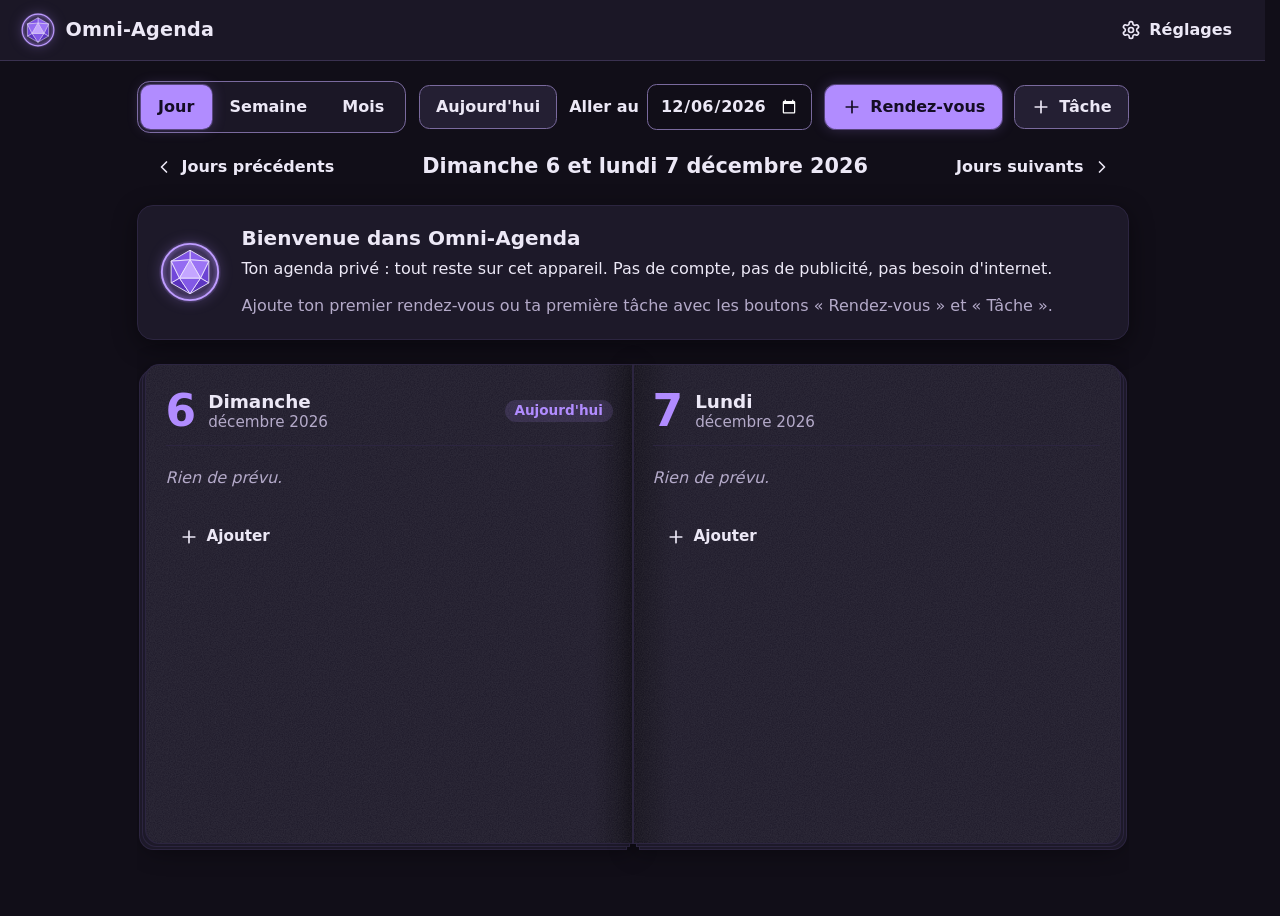
==== index.html @ dd96e057 "Étape 4 : descriptions enrichies et choix de la police - Éditeur de description : gras, souligné, su" ====
<!doctype html>
<html lang="fr" data-theme="omni">
<head>
  <meta charset="utf-8">
  <meta name="viewport" content="width=device-width, initial-scale=1, viewport-fit=cover">
  <!--
    Règle de sécurité (« Content Security Policy ») :
    la page n'a le droit de charger QUE ses propres fichiers.
    Aucun script extérieur, aucune police ou image venant d'internet.
  -->
  <meta http-equiv="Content-Security-Policy"
        content="default-src 'self'; script-src 'self'; style-src 'self'; img-src 'self' data:; font-src 'self'; connect-src 'self'; object-src 'none'; base-uri 'none'; form-action 'none'; frame-src 'none'">
  <meta name="description" content="Omni-Agenda : ton agenda privé, hors ligne, sans compte et sans publicité.">
  <meta name="theme-color" content="#1b1726">
  <title>Omni-Agenda</title>
  <link rel="icon" href="assets/icons/logo.svg" type="image/svg+xml">

  <link rel="stylesheet" href="css/themes.css">
  <link rel="stylesheet" href="css/fonts.css">
  <link rel="stylesheet" href="css/base.css">
  <link rel="stylesheet" href="css/components.css">
  <link rel="stylesheet" href="css/forms.css">
  <link rel="stylesheet" href="css/entries.css">
  <link rel="stylesheet" href="css/agenda.css">
  <link rel="stylesheet" href="css/paper.css">

  <!-- Applique le thème mémorisé AVANT l'affichage (évite un flash de couleur). -->
  <script src="js/boot.js"></script>
  <!-- Le programme principal de l'application. -->
  <script type="module" src="js/app.js"></script>
</head>
<body>
  <!-- Lien caché, visible seulement au clavier : permet de sauter directement au contenu. -->
  <a class="skip-link" href="#contenu">Aller au contenu</a>

  <!-- ============ Barre du haut ============ -->
  <header class="app-header">
    <a class="brand" href="#/" aria-label="Omni-Agenda — retour à l'agenda">
      <img src="assets/icons/logo.svg" alt="" width="36" height="36">
      <span class="brand-name">Omni-Agenda</span>
    </a>
    <nav class="header-actions" aria-label="Menu principal">
      <a class="btn btn-ghost" href="#/reglages">
        <svg class="icon" viewBox="0 0 24 24" aria-hidden="true" focusable="false">
          <path d="M12.22 2h-.44a2 2 0 0 0-2 2v.18a2 2 0 0 1-1 1.73l-.43.25a2 2 0 0 1-2 0l-.15-.08a2 2 0 0 0-2.73.73l-.22.38a2 2 0 0 0 .73 2.73l.15.1a2 2 0 0 1 1 1.72v.51a2 2 0 0 1-1 1.74l-.15.09a2 2 0 0 0-.73 2.73l.22.38a2 2 0 0 0 2.73.73l.15-.08a2 2 0 0 1 2 0l.43.25a2 2 0 0 1 1 1.73V20a2 2 0 0 0 2 2h.44a2 2 0 0 0 2-2v-.18a2 2 0 0 1 1-1.73l.43-.25a2 2 0 0 1 2 0l.15.08a2 2 0 0 0 2.73-.73l.22-.39a2 2 0 0 0-.73-2.73l-.15-.08a2 2 0 0 1-1-1.74v-.5a2 2 0 0 1 1-1.74l.15-.09a2 2 0 0 0 .73-2.73l-.22-.38a2 2 0 0 0-2.73-.73l-.15.08a2 2 0 0 1-2 0l-.43-.25a2 2 0 0 1-1-1.73V4a2 2 0 0 0-2-2z"/>
          <circle cx="12" cy="12" r="3"/>
        </svg>
        <span>Réglages</span>
      </a>
    </nav>
  </header>

  <!-- Bandeau d'information (caché tant qu'il n'y a rien à dire). -->
  <div id="bandeau" class="banner" role="status" hidden></div>

  <main id="contenu" class="app-main" tabindex="-1">

    <!-- ============ Écran : agenda (accueil) ============ -->
    <section class="screen" data-screen="agenda" data-title="Omni-Agenda" aria-labelledby="titre-agenda">

      <!-- Choix de la vue, aujourd'hui / aller à une date, boutons d'ajout -->
      <div class="agenda-toolbar">
        <div class="view-switch" role="group" aria-label="Affichage">
          <button type="button" class="view-switch-btn" data-view="day" aria-pressed="true">Jour</button>
          <button type="button" class="view-switch-btn" data-view="week" aria-pressed="false">Semaine</button>
          <button type="button" class="view-switch-btn" data-view="month" aria-pressed="false">Mois</button>
        </div>
        <!-- Retour à aujourd'hui et saut à une date -->
        <div class="agenda-jump">
          <button type="button" class="btn" id="bouton-aujourdhui">Aujourd'hui</button>
          <label class="jump-date">
            <span>Aller au</span>
            <input type="date" id="aller-a-la-date" min="1900-01-01" max="2200-12-31">
          </label>
        </div>
        <div class="agenda-actions">
          <button type="button" class="btn btn-primary" id="bouton-nouveau-rdv">
            <svg class="icon" viewBox="0 0 24 24" aria-hidden="true" focusable="false"><path d="M12 5v14M5 12h14"/></svg>
            <span>Rendez-vous</span>
          </button>
          <button type="button" class="btn" id="bouton-nouvelle-tache">
            <svg class="icon" viewBox="0 0 24 24" aria-hidden="true" focusable="false"><path d="M12 5v14M5 12h14"/></svg>
            <span>Tâche</span>
          </button>
        </div>
      </div>

      <!-- Navigation : précédent, période affichée, suivant -->
      <div class="agenda-nav">
        <button type="button" class="btn btn-ghost nav-button" id="bouton-precedent">
          <svg class="icon" viewBox="0 0 24 24" aria-hidden="true" focusable="false"><path d="m15 18-6-6 6-6"/></svg>
          <span class="nav-label">Précédent</span>
        </button>
        <h1 id="titre-agenda" class="agenda-title" aria-live="polite">Omni-Agenda</h1>
        <button type="button" class="btn btn-ghost nav-button" id="bouton-suivant">
          <span class="nav-label">Suivant</span>
          <svg class="icon" viewBox="0 0 24 24" aria-hidden="true" focusable="false"><path d="m9 18 6-6-6-6"/></svg>
        </button>
      </div>

      <!-- Accueil, affiché quand l'agenda est vide. -->
      <div class="welcome welcome-compact" id="accueil-vide" hidden>
        <img class="welcome-logo" src="assets/icons/logo.svg" alt="" width="64" height="64">
        <div>
          <h2>Bienvenue dans Omni-Agenda</h2>
          <p>Ton agenda privé : tout reste sur cet appareil. Pas de compte, pas de publicité, pas besoin d'internet.</p>
          <p class="muted">Ajoute ton premier rendez-vous ou ta première tâche avec les boutons « Rendez-vous » et « Tâche ».</p>
        </div>
      </div>

      <!-- Le livre : une ou deux pages, dessinées par js/views/. -->
      <div class="book-wrap" id="livre-conteneur">
        <div class="book" id="livre"></div>
      </div>
    </section>

    <!-- ============ Écran : réglages ============ -->
    <section class="screen" data-screen="reglages" data-title="Réglages — Omni-Agenda" aria-labelledby="titre-reglages" hidden>
      <div class="screen-header">
        <a class="btn btn-ghost" href="#/">
          <svg class="icon" viewBox="0 0 24 24" aria-hidden="true" focusable="false"><path d="m15 18-6-6 6-6"/></svg>
          <span>Retour à l'agenda</span>
        </a>
        <h1 id="titre-reglages">Réglages</h1>
      </div>

      <div class="card">
        <h2>Apparence</h2>
        <fieldset>
          <legend>Thème</legend>
          <div class="choices" id="choix-theme"></div>
        </fieldset>
        <fieldset>
          <legend>Police d'écriture</legend>
          <p class="muted small">Toutes les polices sont incluses dans l'application : elles fonctionnent sans internet.</p>
          <div class="choices" id="choix-police"></div>
        </fieldset>
        <fieldset>
          <legend>Taille du texte</legend>
          <div class="choices choices-compact" id="choix-taille-texte"></div>
        </fieldset>
      </div>

      <div class="card">
        <h2>Informations</h2>
        <a class="btn" href="#/a-propos">À propos d'Omni-Agenda</a>
      </div>
    </section>

    <!-- ============ Écran : à propos ============ -->
    <section class="screen" data-screen="a-propos" data-title="À propos — Omni-Agenda" aria-labelledby="titre-a-propos" hidden>
      <div class="screen-header">
        <a class="btn btn-ghost" href="#/reglages">
          <svg class="icon" viewBox="0 0 24 24" aria-hidden="true" focusable="false"><path d="m15 18-6-6 6-6"/></svg>
          <span>Retour aux réglages</span>
        </a>
      </div>

      <div class="card about">
        <img class="about-logo" src="assets/icons/logo.svg" alt="" width="88" height="88">
        <h1 id="titre-a-propos">À propos d'Omni-Agenda</h1>
        <p class="muted">Version <span data-app-version></span></p>

        <p>Application réalisée par Ferrus Dantioch, avec la collaboration de Claude (IA développée par Anthropic).</p>

        <ul class="about-facts">
          <li>Application gratuite</li>
          <li>Sans publicité</li>
          <li>Sans collecte de données : tout reste sur ton appareil</li>
          <li>Fonctionne sans internet</li>
        </ul>

        <!-- Le seul lien vers internet. L'adresse vient de js/config.js. -->
        <a id="lien-portfolio" class="btn btn-primary" target="_blank" rel="noopener noreferrer">Découvrir mon portfolio</a>
        <p id="message-portfolio" class="notice" role="status" hidden>Connecte-toi à internet pour ouvrir le portfolio.</p>
        <p class="muted small">Ce bouton est le seul lien de l'application vers internet. Il s'ouvre uniquement si tu le touches.</p>
      </div>
    </section>
  </main>

  <!-- Fenêtre d'une entrée (fiche de détails ou formulaire), remplie par js/ui/entry-panel.js. -->
  <dialog id="fenetre-entree" class="panel" aria-labelledby="fenetre-entree-titre"></dialog>

  <!-- Petit message de confirmation (« Rendez-vous ajouté »), lu par les lecteurs d'écran. -->
  <div id="message-flottant" class="toast" role="status" aria-live="polite"></div>

  <noscript>
    <p class="notice">Omni-Agenda a besoin de JavaScript pour fonctionner. Active-le dans les réglages de ton navigateur.</p>
  </noscript>
</body>
</html>
---- css/themes.css ----
/* =============================================================
   themes.css — Les couleurs des trois thèmes
   -------------------------------------------------------------
   Chaque thème est une liste de « variables » de couleur
   (des noms comme --color-text). Le reste du design utilise
   ces noms : changer de thème = changer les valeurs ici.

   Tous les contrastes texte/fond respectent la norme WCAG AA
   (au moins 4,5 pour 1 pour le texte).
   ============================================================= */

/* ---------- Thème « Omni-système » (thème par défaut) ----------
   Fond sombre, accents violets lumineux, comme l'icône du dé. */
:root,
[data-theme="omni"] {
  color-scheme: dark;
  --color-bg: #110e18;            /* fond général */
  --color-surface: #1b1726;       /* barre du haut, cartes */
  --color-surface-2: #241f33;     /* boutons, champs */
  --color-paper: #1d1929;         /* les pages de l'agenda */
  --color-paper-edge: #2c2540;    /* bord des pages, reliure */
  --color-text: #ece8f6;          /* texte principal */
  --color-text-muted: #b4aac9;    /* texte secondaire */
  --color-border: #3a3150;        /* séparations discrètes */
  --color-border-strong: #7a6a9e; /* contours des boutons et champs */
  --color-accent: #b18cff;        /* violet lumineux */
  --color-on-accent: #140d24;     /* texte posé sur le violet */
  --color-accent-soft: rgba(177, 140, 255, 0.14);
  --color-focus: #d2bbff;         /* contour de l'élément actif au clavier */
  --color-danger: #ff8f9e;
  --glow: 0 0 0 1px rgba(177, 140, 255, 0.35), 0 0 14px rgba(177, 140, 255, 0.25);
  --logo-glow: drop-shadow(0 0 6px rgba(177, 140, 255, 0.5));
  --shadow: 0 6px 24px rgba(0, 0, 0, 0.45);
  /* Papier : texture discrète (grain clair) et ombre près de la reliure. */
  --paper-texture: url("data:image/svg+xml,%3Csvg xmlns='http://www.w3.org/2000/svg' width='180' height='180'%3E%3Cfilter id='n'%3E%3CfeTurbulence type='fractalNoise' baseFrequency='0.85' numOctaves='3' stitchTiles='stitch'/%3E%3CfeColorMatrix values='0 0 0 0 1 0 0 0 0 1 0 0 0 0 1 0 0 0 0.09 0'/%3E%3C/filter%3E%3Crect width='100%25' height='100%25' filter='url(%23n)'/%3E%3C/svg%3E");
  --page-fold: rgba(0, 0, 0, 0.35);
  /* Surlignages : fond doux + trait plus marqué (visible même sans distinguer les couleurs). */
  --hl-jaune: #5a4b1e;
  --hl-jaune-edge: #c9a43f;
  --hl-vert: #1f4d38;
  --hl-vert-edge: #56ad84;
  --hl-bleu: #20426a;
  --hl-bleu-edge: #6a9edb;
  --hl-rose: #5c2849;
  --hl-rose-edge: #cf7aab;
}

/* ---------- Thème « Sombre » ----------
   Gris foncés neutres, accent bleu doux. */
[data-theme="dark"] {
  color-scheme: dark;
  --color-bg: #17181b;
  --color-surface: #202226;
  --color-surface-2: #2a2d32;
  --color-paper: #25262b;
  --color-paper-edge: #303238;
  --color-text: #e6e4df;
  --color-text-muted: #aaa7a0;
  --color-border: #3b3e45;
  --color-border-strong: #767a83;
  --color-accent: #8cb4e0;
  --color-on-accent: #10161d;
  --color-accent-soft: rgba(140, 180, 224, 0.14);
  --color-focus: #b9d4f2;
  --color-danger: #f09a9a;
  --glow: none;
  --logo-glow: none;
  --shadow: 0 6px 24px rgba(0, 0, 0, 0.4);
  --paper-texture: url("data:image/svg+xml,%3Csvg xmlns='http://www.w3.org/2000/svg' width='180' height='180'%3E%3Cfilter id='n'%3E%3CfeTurbulence type='fractalNoise' baseFrequency='0.85' numOctaves='3' stitchTiles='stitch'/%3E%3CfeColorMatrix values='0 0 0 0 1 0 0 0 0 1 0 0 0 0 1 0 0 0 0.09 0'/%3E%3C/filter%3E%3Crect width='100%25' height='100%25' filter='url(%23n)'/%3E%3C/svg%3E");
  --page-fold: rgba(0, 0, 0, 0.3);
  --hl-jaune: #5a4b1e;
  --hl-jaune-edge: #c9a43f;
  --hl-vert: #1f4d38;
  --hl-vert-edge: #56ad84;
  --hl-bleu: #20426a;
  --hl-bleu-edge: #6a9edb;
  --hl-rose: #5c2849;
  --hl-rose-edge: #cf7aab;
}

/* ---------- Thème « Clair » ----------
   Tons crème et beige plutôt que blanc pur, pour ne pas éblouir. */
[data-theme="light"] {
  color-scheme: light;
  --color-bg: #e4dfd5;
  --color-surface: #efebe3;
  --color-surface-2: #e7e2d8;
  --color-paper: #f6f2e9;
  --color-paper-edge: #ddd5c6;
  --color-text: #2a2621;
  --color-text-muted: #5a5349;
  --color-border: #c9c0b0;
  --color-border-strong: #7d725f;
  --color-accent: #355f80;
  --color-on-accent: #ffffff;
  --color-accent-soft: rgba(53, 95, 128, 0.12);
  --color-focus: #2f5878;
  --color-danger: #a33a3a;
  --glow: none;
  --logo-glow: none;
  --shadow: 0 6px 20px rgba(60, 50, 35, 0.18);
  /* Papier crème : grain brun très léger. */
  --paper-texture: url("data:image/svg+xml,%3Csvg xmlns='http://www.w3.org/2000/svg' width='180' height='180'%3E%3Cfilter id='n'%3E%3CfeTurbulence type='fractalNoise' baseFrequency='0.85' numOctaves='3' stitchTiles='stitch'/%3E%3CfeColorMatrix values='0 0 0 0 0.35 0 0 0 0 0.27 0 0 0 0 0.15 0 0 0 0.12 0'/%3E%3C/filter%3E%3Crect width='100%25' height='100%25' filter='url(%23n)'/%3E%3C/svg%3E");
  --page-fold: rgba(90, 70, 40, 0.16);
  --hl-jaune: #f3dc8a;
  --hl-jaune-edge: #8a6a12;
  --hl-vert: #cce6bd;
  --hl-vert-edge: #3d7a2e;
  --hl-bleu: #c6dcf3;
  --hl-bleu-edge: #2f6aa8;
  --hl-rose: #f2cadb;
  --hl-rose-edge: #a2457a;
}
---- css/fonts.css ----
/* =============================================================
   fonts.css — Les polices d'écriture incluses dans l'application
   -------------------------------------------------------------
   Les fichiers sont dans assets/fonts/ : rien n'est téléchargé
   depuis internet. Toutes ces polices sont sous licence libre
   SIL Open Font License 1.1 (voir assets/fonts/licences/).

   Le choix de l'utilisateur est posé sur la page sous la forme
   data-font="lexend" (par js/fonts.js). Chaque choix change la
   variable --font-body, utilisée par tout le texte.
   ============================================================= */

@font-face {
  font-family: "Atkinson Hyperlegible";
  src: url("../assets/fonts/atkinson-400.woff2") format("woff2");
  font-weight: 400;
  font-style: normal;
  font-display: swap;
}

@font-face {
  font-family: "Atkinson Hyperlegible";
  src: url("../assets/fonts/atkinson-700.woff2") format("woff2");
  font-weight: 700;
  font-style: normal;
  font-display: swap;
}

@font-face {
  font-family: "Lexend";
  src: url("../assets/fonts/lexend-400.woff2") format("woff2");
  font-weight: 400;
  font-style: normal;
  font-display: swap;
}

@font-face {
  font-family: "Lexend";
  src: url("../assets/fonts/lexend-700.woff2") format("woff2");
  font-weight: 700;
  font-style: normal;
  font-display: swap;
}

@font-face {
  font-family: "OpenDyslexic";
  src: url("../assets/fonts/opendyslexic-400.woff2") format("woff2");
  font-weight: 400;
  font-style: normal;
  font-display: swap;
}

@font-face {
  font-family: "OpenDyslexic";
  src: url("../assets/fonts/opendyslexic-700.woff2") format("woff2");
  font-weight: 700;
  font-style: normal;
  font-display: swap;
}

@font-face {
  font-family: "Andika";
  src: url("../assets/fonts/andika-400.woff2") format("woff2");
  font-weight: 400;
  font-style: normal;
  font-display: swap;
}

@font-face {
  font-family: "Andika";
  src: url("../assets/fonts/andika-700.woff2") format("woff2");
  font-weight: 700;
  font-style: normal;
  font-display: swap;
}

@font-face {
  font-family: "Literata";
  src: url("../assets/fonts/literata-400.woff2") format("woff2");
  font-weight: 400;
  font-style: normal;
  font-display: swap;
}

@font-face {
  font-family: "Literata";
  src: url("../assets/fonts/literata-700.woff2") format("woff2");
  font-weight: 700;
  font-style: normal;
  font-display: swap;
}

@font-face {
  font-family: "Nunito";
  src: url("../assets/fonts/nunito-400.woff2") format("woff2");
  font-weight: 400;
  font-style: normal;
  font-display: swap;
}

@font-face {
  font-family: "Nunito";
  src: url("../assets/fonts/nunito-700.woff2") format("woff2");
  font-weight: 700;
  font-style: normal;
  font-display: swap;
}

/* Patrick Hand n'existe qu'en un seul poids : le gras est imité par le navigateur. */
@font-face {
  font-family: "Patrick Hand";
  src: url("../assets/fonts/patrick-hand-400.woff2") format("woff2");
  font-weight: 400;
  font-style: normal;
  font-display: swap;
}

/* ---------- Correspondance choix → police ----------
   Après le nom de la police viennent des polices de secours,
   au cas où un caractère manquerait. */
[data-font="systeme"] { --font-body: system-ui, -apple-system, "Segoe UI", Roboto, "Noto Sans", Ubuntu, Cantarell, "Helvetica Neue", Arial, sans-serif; }
[data-font="atkinson"] { --font-body: "Atkinson Hyperlegible", system-ui, sans-serif; }
[data-font="lexend"] { --font-body: "Lexend", system-ui, sans-serif; }
[data-font="opendyslexic"] { --font-body: "OpenDyslexic", system-ui, sans-serif; }
[data-font="andika"] { --font-body: "Andika", system-ui, sans-serif; }
[data-font="literata"] { --font-body: "Literata", Georgia, serif; }
[data-font="nunito"] { --font-body: "Nunito", system-ui, sans-serif; }
[data-font="patrick-hand"] { --font-body: "Patrick Hand", "Comic Sans MS", cursive; }

/* Les aperçus du choix de police s'écrivent dans leur propre police. */
.font-sample {
  font-family: var(--font-body);
}
---- css/base.css ----
/* =============================================================
   base.css — Règles de base, lisibilité et accessibilité
   -------------------------------------------------------------
   « rem » est une unité de taille relative au texte : quand
   l'utilisateur agrandit le texte, tout grandit avec lui.
   ============================================================= */

*,
*::before,
*::after {
  box-sizing: border-box;
}

html {
  /* La taille du texte est réglée par l'utilisateur (réglages ou navigateur). */
  -webkit-text-size-adjust: 100%;
  text-size-adjust: 100%;
  /* Réserve la place de la barre de défilement : la mise en page ne « saute » pas. */
  scrollbar-gutter: stable;
  /* Police par défaut : celle de l'appareil. D'autres polices arriveront à l'étape 4. */
  --font-body: system-ui, -apple-system, "Segoe UI", Roboto, "Noto Sans", Ubuntu, Cantarell, "Helvetica Neue", Arial, sans-serif;
}

body {
  margin: 0;
  min-height: 100vh;
  min-height: 100dvh;
  font-family: var(--font-body);
  font-size: 1rem;
  line-height: 1.55;
  color: var(--color-text);
  background: var(--color-bg);
}

h1,
h2,
h3 {
  line-height: 1.25;
  margin: 0 0 0.75rem;
  font-weight: 650;
}

h1 { font-size: 1.6rem; }
h2 { font-size: 1.25rem; }
h3 { font-size: 1.1rem; }

p {
  margin: 0 0 0.75rem;
}

a {
  color: var(--color-accent);
}

img,
svg {
  display: block;
  max-width: 100%;
}

/* Un attribut « hidden » cache TOUJOURS l'élément. */
[hidden] {
  display: none !important;
}

/* ---------- Contour visible au clavier ----------
   Quand on navigue avec la touche Tab, l'élément actif est entouré. */
:focus-visible {
  outline: 3px solid var(--color-focus);
  outline-offset: 2px;
}

/* Les titres reçoivent le focus lors d'un changement d'écran
   (pour les lecteurs d'écran) : inutile de les entourer. */
[tabindex="-1"]:focus {
  outline: none;
}

/* ---------- Texte réservé aux lecteurs d'écran ---------- */
.visually-hidden {
  position: absolute !important;
  width: 1px;
  height: 1px;
  margin: -1px;
  padding: 0;
  overflow: hidden;
  clip: rect(0 0 0 0);
  white-space: nowrap;
  border: 0;
}

/* ---------- Lien « Aller au contenu » (visible seulement au clavier) ---------- */
.skip-link {
  position: absolute;
  left: 1rem;
  top: -10rem;
  z-index: 100;
  padding: 0.75rem 1rem;
  border-radius: 0.5rem;
  background: var(--color-accent);
  color: var(--color-on-accent);
  font-weight: 600;
}

.skip-link:focus {
  top: 1rem;
}

/* ---------- Petites classes utiles ---------- */
.muted {
  color: var(--color-text-muted);
}

.small {
  font-size: 0.9rem;
}

/* ---------- Transition douce lors d'un changement de thème ----------
   Ajoutée par js/themes.js pendant 0,4 seconde, puis retirée. */
.theme-transition,
.theme-transition *,
.theme-transition *::before,
.theme-transition *::after {
  transition: background-color 0.35s ease, color 0.35s ease, border-color 0.35s ease !important;
}

/* ---------- Respect de la préférence « réduire les animations » ----------
   Si l'appareil le demande : aucune animation, aucune transition. */
@media (prefers-reduced-motion: reduce) {
  *,
  *::before,
  *::after {
    animation-duration: 0.001ms !important;
    animation-iteration-count: 1 !important;
    transition-duration: 0.001ms !important;
    scroll-behavior: auto !important;
  }
}
---- css/components.css ----
/* =============================================================
   components.css — Les éléments de l'interface
   -------------------------------------------------------------
   Barre du haut, boutons, cartes, choix, écrans.
   Toutes les zones cliquables font au moins 44 px de haut.
   ============================================================= */

/* ---------- Barre du haut ---------- */
.app-header {
  position: sticky;
  top: 0;
  z-index: 10;
  display: flex;
  /* Avec un très grand texte, le bouton Réglages passe sous le nom. */
  flex-wrap: wrap;
  align-items: center;
  justify-content: space-between;
  gap: 0.75rem;
  padding: max(0.5rem, env(safe-area-inset-top)) max(1rem, env(safe-area-inset-right)) 0.5rem max(1rem, env(safe-area-inset-left));
  background: var(--color-surface);
  border-bottom: 1px solid var(--color-border);
}

.brand {
  display: inline-flex;
  align-items: center;
  gap: 0.6rem;
  min-height: 44px;
  padding-inline: 0.25rem;
  border-radius: 0.5rem;
  color: var(--color-text);
  text-decoration: none;
  font-size: 1.2rem;
  font-weight: 650;
  letter-spacing: 0.01em;
  /* Le nom « Omni-Agenda » n'est jamais coupé en deux. */
  white-space: nowrap;
}

.brand img {
  width: 2.25rem;
  height: 2.25rem;
  filter: var(--logo-glow);
}

.header-actions {
  display: flex;
  gap: 0.5rem;
}

/* ---------- Zone principale ---------- */
.app-main {
  width: 100%;
  max-width: 64rem;
  margin-inline: auto;
  padding: 1.25rem max(1rem, env(safe-area-inset-right)) 3rem max(1rem, env(safe-area-inset-left));
}

.app-main:focus {
  outline: none;
}

.screen-header {
  display: flex;
  flex-wrap: wrap;
  align-items: center;
  gap: 0.5rem 1rem;
  margin-bottom: 1rem;
}

.screen-header h1 {
  margin: 0;
}

/* ---------- Boutons ---------- */
.btn {
  display: inline-flex;
  align-items: center;
  justify-content: center;
  gap: 0.5rem;
  min-height: max(44px, 2.75rem);
  min-width: 44px;
  padding: 0.5rem 1rem;
  border: 1px solid var(--color-border-strong);
  border-radius: 0.65rem;
  background: var(--color-surface-2);
  color: var(--color-text);
  font: inherit;
  font-weight: 600;
  text-decoration: none;
  cursor: pointer;
}

.btn:hover {
  border-color: var(--color-accent);
}

/* Bouton principal : couleur d'accent (avec halo dans le thème Omni-système). */
.btn-primary {
  background: var(--color-accent);
  border-color: var(--color-accent);
  color: var(--color-on-accent);
  box-shadow: var(--glow);
}

.btn-primary:hover {
  filter: brightness(1.06);
}

/* Bouton discret : sans fond ni bordure. */
.btn-ghost {
  background: transparent;
  border-color: transparent;
}

.btn-ghost:hover {
  background: var(--color-accent-soft);
  border-color: transparent;
}

/* Bouton d'action destructrice (supprimer, abandonner). */
.btn-danger {
  background: transparent;
  border-color: var(--color-danger);
  color: var(--color-danger);
}

.btn-danger:hover {
  border-color: var(--color-danger);
  background: var(--color-surface-2);
}

/* Bouton carré qui ne contient qu'une icône (ex. : Fermer). */
.btn-icon {
  width: max(44px, 2.75rem);
  padding: 0;
}

.btn-small {
  align-self: flex-start;
  padding-inline: 0.75rem;
  font-size: 0.95rem;
}

.btn:disabled {
  cursor: wait;
  opacity: 0.6;
}

.icon {
  width: 1.25rem;
  height: 1.25rem;
  flex-shrink: 0;
  fill: none;
  stroke: currentColor;
  stroke-width: 2;
  stroke-linecap: round;
  stroke-linejoin: round;
}

/* ---------- Cartes (blocs de réglages) ---------- */
.card {
  margin: 0 0 1rem;
  padding: 1.25rem;
  border: 1px solid var(--color-border);
  border-radius: 1rem;
  background: var(--color-surface);
}

fieldset {
  margin: 0 0 1.25rem;
  padding: 0;
  border: 0;
}

fieldset:last-child {
  margin-bottom: 0;
}

legend {
  margin-bottom: 0.5rem;
  padding: 0;
  font-weight: 600;
}

/* ---------- Choix sous forme de cartes (thème, taille du texte…) ---------- */
.choices {
  display: grid;
  grid-template-columns: repeat(auto-fit, minmax(min(100%, 14rem), 1fr));
  gap: 0.75rem;
}

.choices-compact {
  grid-template-columns: repeat(auto-fit, minmax(min(100%, 9rem), 1fr));
}

/* Dans les petites cartes, le texte reste à côté du bouton rond. */
.choices-compact .choice-text {
  flex-basis: 5rem;
}

.choice-card {
  display: flex;
  flex-wrap: wrap;
  align-items: center;
  gap: 0.75rem;
  min-height: 44px;
  padding: 0.75rem;
  border: 2px solid var(--color-border);
  border-radius: 0.8rem;
  background: var(--color-surface-2);
  cursor: pointer;
}

.choice-card:hover {
  border-color: var(--color-border-strong);
}

.choice-card:has(input:checked) {
  border-color: var(--color-accent);
  background: var(--color-accent-soft);
  box-shadow: var(--glow);
}

.choice-card:has(input:focus-visible) {
  outline: 3px solid var(--color-focus);
  outline-offset: 2px;
}

.choice-card input {
  flex-shrink: 0;
  width: 1.25rem;
  height: 1.25rem;
  margin: 0;
  accent-color: var(--color-accent);
}

/* Le bouton radio garde son propre contour via la carte. */
.choice-card input:focus-visible {
  outline: none;
}

.choice-text {
  display: flex;
  flex-direction: column;
  /* S'il reste moins de 9 rem de large, le texte passe sous l'aperçu. */
  flex: 1 1 9rem;
  gap: 0.15rem;
  min-width: 0;
  /* Un mot trop long passe à la ligne au lieu de dépasser de la carte. */
  overflow-wrap: break-word;
}

.choice-title {
  font-weight: 600;
}

.choice-desc {
  color: var(--color-text-muted);
  font-size: 0.9rem;
}

/* Aperçu miniature d'un thème : deux petites pages et un trait d'accent.
   L'aperçu porte lui-même l'attribut data-theme, il prend donc les couleurs
   du thème qu'il représente. */
.theme-preview {
  display: grid;
  grid-template-columns: 1fr 1fr;
  gap: 3px;
  flex-shrink: 0;
  width: 3.5rem;
  height: 2.6rem;
  padding: 5px;
  border: 1px solid var(--color-border-strong);
  border-radius: 0.5rem;
  background: var(--color-bg);
}

.theme-preview-page {
  display: flex;
  flex-direction: column;
  gap: 3px;
  padding: 5px 4px;
  border-radius: 3px;
  background: var(--color-paper);
}

.theme-preview-line {
  height: 3px;
  border-radius: 2px;
  background: var(--color-text-muted);
}

.theme-preview-line.is-accent {
  background: var(--color-accent);
  box-shadow: var(--glow);
}

/* Exemple « Aa » dans le choix de taille du texte. */
.size-sample {
  font-weight: 600;
  line-height: 1;
}

/* ---------- Bandeau et messages ---------- */
.banner {
  margin: 0;
  padding: 0.75rem max(1rem, env(safe-area-inset-left));
  border-bottom: 1px solid var(--color-border-strong);
  background: var(--color-surface-2);
  text-align: center;
}

.notice {
  margin: 0.75rem 0;
  padding: 0.75rem 1rem;
  border: 1px solid var(--color-border-strong);
  border-radius: 0.75rem;
  background: var(--color-surface-2);
}

/* ---------- Écran d'accueil ---------- */
.welcome {
  max-width: 36rem;
  margin: 1.5rem auto;
  padding: 2.5rem 1.5rem;
  border: 1px solid var(--color-paper-edge);
  border-radius: 1rem;
  background: var(--color-paper);
  box-shadow: var(--shadow);
  text-align: center;
}

.welcome-logo {
  width: 6rem;
  height: 6rem;
  margin: 0 auto 1rem;
  filter: var(--logo-glow);
}

/* ---------- Petit message de confirmation, en bas de l'écran ---------- */
.toast {
  position: fixed;
  left: 50%;
  bottom: max(1.25rem, env(safe-area-inset-bottom));
  z-index: 50;
  max-width: calc(100% - 2rem);
  padding: 0.75rem 1.25rem;
  border: 1px solid var(--color-accent);
  border-radius: 0.75rem;
  background: var(--color-surface-2);
  box-shadow: var(--shadow);
  color: var(--color-text);
  font-weight: 600;
  transform: translateX(-50%);
}

.toast:empty {
  display: none;
}

/* ---------- Page « À propos » ---------- */
.about {
  max-width: 40rem;
  margin-inline: auto;
  text-align: center;
}

.about-logo {
  width: 5.5rem;
  height: 5.5rem;
  margin: 0.5rem auto 1rem;
  filter: var(--logo-glow);
}

.about-facts {
  display: inline-flex;
  flex-direction: column;
  gap: 0.35rem;
  margin: 0.5rem 0 1.5rem;
  padding: 0;
  list-style: none;
  text-align: left;
}

.about-facts li::before {
  content: "✓";
  margin-right: 0.5rem;
  color: var(--color-accent);
  font-weight: 700;
}

.about .btn-primary {
  margin-bottom: 0.5rem;
}
---- css/forms.css ----
/* =============================================================
   forms.css — Champs de saisie et fenêtres
   -------------------------------------------------------------
   Toutes les zones de saisie font au moins 44 px de haut.
   ============================================================= */

/* ---------- Fenêtres (<dialog>) ---------- */
.panel {
  width: min(40rem, calc(100% - 2rem));
  max-width: none;
  max-height: calc(100dvh - 2rem);
  padding: 0;
  border: 1px solid var(--color-border);
  border-radius: 1rem;
  background: var(--color-surface);
  color: var(--color-text);
  box-shadow: var(--shadow);
}

.panel[open] {
  display: flex;
  flex-direction: column;
  animation: panel-appear 0.2s ease-out;
}

@keyframes panel-appear {
  from { opacity: 0; transform: translateY(0.5rem); }
  to { opacity: 1; transform: none; }
}

/* Voile derrière la fenêtre (couleur fixe : il ne reçoit pas les variables de thème partout). */
.panel::backdrop {
  background: rgba(8, 6, 14, 0.65);
}

.panel-small {
  width: min(28rem, calc(100% - 2rem));
}

.panel-header {
  display: flex;
  align-items: center;
  justify-content: space-between;
  gap: 0.5rem;
  padding: 0.5rem 0.5rem 0.5rem 1.25rem;
  border-bottom: 1px solid var(--color-border);
}

.panel-header h2 {
  margin: 0;
  font-size: 1.25rem;
  overflow-wrap: anywhere;
}

.panel-content {
  display: flex;
  flex: 1;
  flex-direction: column;
  min-height: 0;
}

/* Le corps défile ; l'en-tête et le pied restent visibles. */
.panel-body {
  flex: 1;
  min-height: 0;
  overflow-y: auto;
  padding: 1.25rem;
}

.panel-footer {
  display: flex;
  flex-wrap: wrap;
  justify-content: flex-end;
  gap: 0.75rem;
  padding: 0.75rem 1.25rem;
  border-top: 1px solid var(--color-border);
}

/* Dans la fiche, « Supprimer » (premier bouton) se tient à gauche, loin de « Modifier ». */
.panel-footer > .btn-danger:first-child {
  margin-right: auto;
}

.panel-small .panel-footer {
  border-top: 0;
  padding-top: 0;
}

/* Sur téléphone, la fenêtre d'une entrée occupe tout l'écran. */
@media (max-width: 40rem) {
  .panel:not(.panel-small) {
    /* 100vw / 100dvh : toute la largeur et toute la hauteur visibles. */
    width: 100vw;
    height: 100dvh;
    max-height: 100dvh;
    margin: 0;
    border: 0;
    border-radius: 0;
    padding: env(safe-area-inset-top) env(safe-area-inset-right) env(safe-area-inset-bottom) env(safe-area-inset-left);
  }
}

/* ---------- Champs ---------- */
.field {
  display: flex;
  flex-direction: column;
  gap: 0.35rem;
  min-width: 0;
  margin: 0 0 1rem;
  padding: 0;
  border: 0;
}

.field > label,
.field > legend {
  font-weight: 600;
}

.field-required {
  color: var(--color-text-muted);
  font-size: 0.9rem;
  font-weight: 400;
}

.field-hint {
  margin: 0;
  color: var(--color-text-muted);
  font-size: 0.9rem;
}

/* La date en toutes lettres sous un champ de date. */
.date-readout {
  color: var(--color-accent);
  font-weight: 600;
}

.field-error {
  margin: 0;
  color: var(--color-danger);
  font-weight: 600;
}

input[type="text"],
input[type="date"],
input[type="time"],
select,
textarea {
  width: 100%;
  min-height: max(44px, 2.75rem);
  padding: 0.55rem 0.75rem;
  border: 1px solid var(--color-border-strong);
  border-radius: 0.6rem;
  background: var(--color-bg);
  color: var(--color-text);
  font: inherit;
}

textarea {
  min-height: 7rem;
  line-height: 1.5;
  resize: vertical;
}

/* Champ à corriger : bordure plus épaisse, dans la couleur d'alerte. */
[aria-invalid="true"] {
  border: 2px solid var(--color-danger);
}

/* Deux champs côte à côte (début / fin), l'un sous l'autre si l'écran est étroit. */
.field-row {
  display: grid;
  grid-template-columns: repeat(auto-fit, minmax(min(100%, 9rem), 1fr));
  gap: 0 1rem;
}

.form-section {
  margin: 0;
}

/* Case à cocher avec son texte, grande zone cliquable. */
.checkbox-row {
  display: inline-flex;
  align-items: center;
  gap: 0.6rem;
  min-height: 44px;
  font-weight: 600;
  cursor: pointer;
}

.checkbox-row input {
  width: 1.35rem;
  height: 1.35rem;
  margin: 0;
  accent-color: var(--color-accent);
}

.form-error,
.notice-error {
  margin: 0.5rem 0 0;
  padding: 0.75rem 1rem;
  border: 2px solid var(--color-danger);
  border-radius: 0.75rem;
  background: var(--color-surface-2);
  font-weight: 600;
}

/* Bouton « Retirer l'échéance », collé sous le champ de date. */
.form-section > .btn-small {
  margin: -0.5rem 0 1rem;
}

/* ---------- Description enrichie (barre d'outils + zone de texte) ---------- */
.field > .field-label {
  font-weight: 600;
  cursor: default;
}

.rich-toolbar {
  display: flex;
  flex-wrap: wrap;
  align-items: center;
  gap: 0.35rem;
  padding: 0.35rem;
  border: 1px solid var(--color-border-strong);
  border-bottom: 0;
  border-radius: 0.6rem 0.6rem 0 0;
  background: var(--color-surface-2);
}

.tool-btn {
  display: inline-flex;
  align-items: center;
  justify-content: center;
  gap: 0.35rem;
  min-width: 44px;
  min-height: 44px;
  padding: 0.25rem 0.6rem;
  border: 1px solid transparent;
  border-radius: 0.5rem;
  background: transparent;
  color: var(--color-text);
  font: inherit;
  font-weight: 600;
  cursor: pointer;
}

.tool-btn:hover {
  background: var(--color-accent-soft);
}

/* Bouton « enfoncé » : le texte choisi a déjà cette mise en forme. */
.tool-btn[aria-pressed="true"] {
  border-color: var(--color-accent);
  background: var(--color-accent-soft);
}

.tool-swatch {
  padding: 0;
}

.swatch {
  width: 1.4rem;
  height: 1.4rem;
  border-radius: 0.35rem;
}

.swatch.hl-jaune { background: var(--hl-jaune); box-shadow: inset 0 -3px 0 var(--hl-jaune-edge); }
.swatch.hl-vert { background: var(--hl-vert); box-shadow: inset 0 -3px 0 var(--hl-vert-edge); }
.swatch.hl-bleu { background: var(--hl-bleu); box-shadow: inset 0 -3px 0 var(--hl-bleu-edge); }
.swatch.hl-rose { background: var(--hl-rose); box-shadow: inset 0 -3px 0 var(--hl-rose-edge); }

.toolbar-label {
  margin-left: 0.4rem;
  color: var(--color-text-muted);
  font-size: 0.9rem;
}

.rich-editor {
  min-height: 8rem;
  padding: 0.6rem 0.75rem;
  border: 1px solid var(--color-border-strong);
  border-radius: 0 0 0.6rem 0.6rem;
  background: var(--color-bg);
  color: var(--color-text);
  line-height: 1.6;
  overflow-wrap: anywhere;
  white-space: pre-wrap;
}

.rich-editor:focus {
  outline: 3px solid var(--color-focus);
  outline-offset: 2px;
}

.rich-editor[aria-invalid="true"] {
  border: 2px solid var(--color-danger);
}

/* Petit message (« Sélectionne d'abord le texte… »). */
.editor-hint {
  min-height: 1.4em;
  margin: 0.25rem 0 0;
  color: var(--color-text-muted);
  font-size: 0.9rem;
}
---- css/entries.css ----
/* =============================================================
   entries.css — Affichage des rendez-vous et des tâches
   -------------------------------------------------------------
   Lignes d'entrée (sur les pages de l'agenda) et fiche de détails.
   ============================================================= */

.entry-list {
  display: flex;
  flex-direction: column;
  gap: 0.5rem;
  margin: 0;
  padding: 0;
  list-style: none;
}

/* Version compacte (vue semaine) : lignes plus serrées. */
.entry-list.is-compact {
  gap: 0.35rem;
}

.entry-list.is-compact .entry-main {
  padding: 0.35rem 0.7rem;
}

/* ---------- Une ligne d'entrée ---------- */
.entry {
  display: flex;
  align-items: stretch;
  overflow: hidden;
  border: 1px solid var(--color-border);
  border-left: 4px solid var(--color-accent);
  border-radius: 0.75rem;
  background: var(--color-surface);
}

.entry-task {
  border-left-color: var(--color-border-strong);
}

.entry-main {
  display: flex;
  flex: 1;
  flex-direction: column;
  align-items: flex-start;
  gap: 0.1rem;
  min-width: 0;
  min-height: 44px;
  padding: 0.6rem 0.9rem;
  border: 0;
  background: transparent;
  color: inherit;
  font: inherit;
  text-align: left;
  cursor: pointer;
}

.entry-main:hover {
  background: var(--color-accent-soft);
}

.entry-main:focus-visible {
  outline-offset: -3px;
}

.entry-time {
  color: var(--color-accent);
  font-size: 0.9rem;
  font-weight: 600;
}

.entry-kind,
.entry-meta {
  color: var(--color-text-muted);
  font-size: 0.9rem;
}

.entry-title {
  font-weight: 600;
  overflow-wrap: anywhere;
}

.entry-meta {
  overflow-wrap: anywhere;
}

.entry-priority {
  color: var(--color-danger);
  font-size: 0.9rem;
  font-weight: 600;
}

/* Case « faite » d'une tâche : zone tactile de 48 px de large. */
.entry-check {
  display: flex;
  flex-shrink: 0;
  align-items: center;
  justify-content: center;
  width: 3rem;
  min-height: 44px;
  border-right: 1px solid var(--color-border);
  cursor: pointer;
}

.entry-check input {
  width: 1.35rem;
  height: 1.35rem;
  margin: 0;
  accent-color: var(--color-accent);
  cursor: pointer;
}

.entry.is-done .entry-title {
  color: var(--color-text-muted);
  text-decoration: line-through;
}

/* ---------- Fiche de détails ---------- */
.entry-badge {
  display: inline-block;
  margin: 0 0 1rem;
  padding: 0.2rem 0.75rem;
  border-radius: 999px;
  background: var(--color-accent-soft);
  color: var(--color-accent);
  font-size: 0.9rem;
  font-weight: 600;
}

.entry-badge-task {
  background: var(--color-surface-2);
  color: var(--color-text);
}

.details-list {
  display: grid;
  gap: 0.75rem;
  margin: 0 0 1.5rem;
}

.details-row {
  display: grid;
  grid-template-columns: minmax(7rem, 30%) 1fr;
  gap: 0.25rem 1rem;
}

.details-row dt {
  color: var(--color-text-muted);
  font-weight: 600;
}

.details-row dd {
  margin: 0;
  overflow-wrap: anywhere;
}

/* Sur écran étroit, l'intitulé passe au-dessus de la valeur. */
@media (max-width: 30rem) {
  .details-row {
    grid-template-columns: 1fr;
  }
}

.rich-text {
  line-height: 1.6;
  overflow-wrap: anywhere;
}

/* ---------- Texte enrichi : surlignages ----------
   Fond doux + trait en bas, dans les couleurs du thème. */
mark {
  padding: 0 0.15em;
  border-radius: 0.2em;
  color: inherit;
}

mark.hl-jaune { background: var(--hl-jaune); box-shadow: inset 0 -2px 0 var(--hl-jaune-edge); }
mark.hl-vert { background: var(--hl-vert); box-shadow: inset 0 -2px 0 var(--hl-vert-edge); }
mark.hl-bleu { background: var(--hl-bleu); box-shadow: inset 0 -2px 0 var(--hl-bleu-edge); }
mark.hl-rose { background: var(--hl-rose); box-shadow: inset 0 -2px 0 var(--hl-rose-edge); }

.rich-text u,
.rich-editor u {
  text-decoration-thickness: 0.08em;
  text-underline-offset: 0.15em;
}
---- css/agenda.css ----
/* =============================================================
   agenda.css — Écran de l'agenda : barre d'outils, navigation,
   vue semaine et calendrier du mois
   ============================================================= */

/* ---------- Choix de la vue + boutons d'ajout ---------- */
.agenda-toolbar {
  display: flex;
  flex-wrap: wrap;
  align-items: center;
  justify-content: space-between;
  gap: 0.75rem;
  margin-bottom: 0.75rem;
}

.view-switch {
  display: inline-flex;
  padding: 3px;
  border: 1px solid var(--color-border-strong);
  border-radius: 0.8rem;
  background: var(--color-surface);
}

.view-switch-btn {
  min-height: max(44px, 2.75rem);
  padding: 0.4rem 1.1rem;
  border: 0;
  border-radius: 0.6rem;
  background: transparent;
  color: var(--color-text);
  font: inherit;
  font-weight: 600;
  cursor: pointer;
}

.view-switch-btn:hover {
  background: var(--color-accent-soft);
}

.view-switch-btn[aria-pressed="true"] {
  background: var(--color-accent);
  box-shadow: var(--glow);
  color: var(--color-on-accent);
}

.agenda-actions {
  display: flex;
  flex-wrap: wrap;
  gap: 0.75rem;
}

/* ---------- Précédent / titre de la période / suivant ---------- */
.agenda-nav {
  display: grid;
  grid-template-columns: auto minmax(0, 1fr) auto;
  align-items: center;
  gap: 0.5rem;
  margin-bottom: 1rem;
}

.agenda-title {
  margin: 0;
  font-size: 1.3rem;
  text-align: center;
}

/* ---------- Aujourd'hui / aller à une date ---------- */
.agenda-jump {
  display: flex;
  flex-wrap: wrap;
  align-items: center;
  justify-content: center;
  gap: 0.75rem;
}

.jump-date {
  display: inline-flex;
  align-items: center;
  gap: 0.5rem;
  font-weight: 600;
}

.jump-date input {
  width: auto;
}

/* ---------- Accueil compact (agenda vide) ---------- */
.welcome-compact {
  display: flex;
  align-items: center;
  gap: 1.25rem;
  max-width: none;
  margin: 0 0 1.25rem;
  padding: 1.25rem;
  text-align: left;
}

.welcome-compact .welcome-logo {
  flex-shrink: 0;
  width: 4rem;
  height: 4rem;
  margin: 0;
}

.welcome-compact h2 {
  margin-bottom: 0.4rem;
}

.welcome-compact p:last-child {
  margin-bottom: 0;
}

/* ---------- Vue semaine ---------- */
.page-week-title,
.page-month-title {
  margin-bottom: 0.75rem;
  padding-bottom: 0.5rem;
  border-bottom: 1px solid var(--color-paper-edge);
  font-size: 1.2rem;
}

.week-day {
  padding: 0.4rem 0 0.75rem;
  border-bottom: 1px solid var(--color-paper-edge);
}

.week-day-header {
  display: flex;
  align-items: center;
  justify-content: space-between;
  gap: 0.5rem;
}

.week-day-title {
  display: flex;
  flex-wrap: wrap;
  align-items: center;
  gap: 0.5rem;
  margin: 0;
  font-size: 1rem;
}

.week-day-link {
  min-height: 44px;
  margin-left: -0.4rem;
  padding: 0 0.4rem;
  border: 0;
  border-radius: 0.5rem;
  background: transparent;
  color: inherit;
  font: inherit;
  font-weight: 650;
  text-align: left;
  cursor: pointer;
}

.week-day-link:hover {
  background: var(--color-accent-soft);
}

.week-day-num {
  color: var(--color-accent);
}

.week-day.is-today .week-day-name {
  color: var(--color-accent);
}

.week-day-add {
  flex-shrink: 0;
  color: var(--color-text-muted);
}

/* ---------- Calendrier du mois ---------- */
.month-grid {
  width: 100%;
  border-collapse: collapse;
  table-layout: fixed;
}

.month-grid th {
  padding: 0.25rem 0 0.5rem;
  color: var(--color-text-muted);
  font-size: 0.85rem;
  font-weight: 600;
  text-align: center;
}

.month-grid td {
  padding: 2px;
}

/* La page sert de repère de largeur pour adapter le calendrier. */
.book[data-view="month"] .page {
  container-type: inline-size;
}

.weekday-narrow {
  display: none;
}

/* Page étroite par rapport à la taille du texte : initiales des jours. */
@container (max-width: 19em) {
  .weekday-short {
    display: none;
  }

  .weekday-narrow {
    display: inline;
  }
}

.month-day {
  display: flex;
  flex-direction: column;
  align-items: center;
  gap: 0.2rem;
  width: 100%;
  min-height: max(44px, 3.1rem);
  padding: 0.25rem 0.1rem;
  border: 2px solid transparent;
  border-radius: 0.55rem;
  background: transparent;
  color: inherit;
  font: inherit;
  cursor: pointer;
}

.book[data-mode="spread"] .month-day {
  min-height: 3.9rem;
}

.month-day:hover {
  background: var(--color-accent-soft);
}

.month-day.is-outside {
  color: var(--color-text-muted);
}

.month-day[aria-pressed="true"] {
  border-color: var(--color-accent);
  background: var(--color-accent-soft);
}

.month-day-num {
  display: inline-flex;
  align-items: center;
  justify-content: center;
  width: 1.85rem;
  height: 1.85rem;
  border-radius: 50%;
  font-weight: 600;
}

/* Aujourd'hui : chiffre dans un rond plein. */
.month-day.is-today .month-day-num {
  background: var(--color-accent);
  color: var(--color-on-accent);
}

.month-markers {
  display: flex;
  align-items: center;
  gap: 3px;
  min-height: 0.5rem;
}

.marker {
  width: 0.45rem;
  height: 0.45rem;
  border-radius: 50%;
}

.marker-event {
  background: var(--color-accent);
}

.marker-task {
  border: 1.5px solid var(--color-text-muted);
}

.marker-more {
  color: var(--color-text-muted);
  font-size: 0.75rem;
  font-weight: 700;
  line-height: 0.5rem;
}

.month-selected {
  margin-top: 1.5rem;
}

/* ---------- Écrans étroits (téléphone en portrait) ---------- */
@media (max-width: 40rem) {
  .view-switch {
    flex: 1 1 100%;
  }

  .view-switch-btn {
    flex: 1;
    padding-inline: 0.5rem;
  }

  /* « Aujourd'hui » et « Aller au » tiennent sur une seule ligne. */
  .agenda-jump {
    flex: 1 1 100%;
    gap: 0.5rem;
  }

  .agenda-jump .btn {
    padding-inline: 0.75rem;
  }

  .jump-date {
    gap: 0.4rem;
  }

  .jump-date input {
    padding-inline: 0.5rem;
  }

  /* Les boutons « Rendez-vous » et « Tâche » se placent en bas de l'écran, sous le pouce. */
  .agenda-actions {
    position: fixed;
    right: 0;
    bottom: 0;
    left: 0;
    z-index: 20;
    display: grid;
    grid-template-columns: 1fr 1fr;
    padding: 0.6rem max(1rem, env(safe-area-inset-right)) max(0.6rem, env(safe-area-inset-bottom)) max(1rem, env(safe-area-inset-left));
    border-top: 1px solid var(--color-border);
    background: var(--color-surface);
  }

  /* Place laissée en bas pour ne rien cacher derrière ces boutons. */
  .screen[data-screen="agenda"] {
    padding-bottom: 5rem;
  }

  .toast {
    bottom: 5.5rem;
  }

  .agenda-title {
    font-size: 1.1rem;
  }

  /* Sur téléphone, « Précédent » / « Suivant » n'affichent que la flèche
     (le texte reste lu par les lecteurs d'écran). */
  .nav-label {
    position: absolute;
    width: 1px;
    height: 1px;
    overflow: hidden;
    clip: rect(0 0 0 0);
    white-space: nowrap;
  }

  .nav-button {
    padding: 0;
    width: max(44px, 2.75rem);
  }

  .welcome-compact {
    align-items: flex-start;
  }

  .welcome-compact .welcome-logo {
    width: 3rem;
    height: 3rem;
  }

  .page {
    min-height: 24rem;
    padding: 1.25rem 1rem 1.5rem;
  }

  /* Mois sur téléphone : marges réduites pour que chaque case
     du calendrier fasse au moins 44 px de large. */
  .book-wrap {
    padding-inline: 0.25rem;
  }

  .book[data-view="month"] .page {
    padding-inline: 0.5rem;
  }

  .book[data-view="month"] .page-month-title,
  .book[data-view="month"] .month-selected,
  .book[data-view="month"] .page-notes {
    margin-inline: 0.5rem;
  }

  .month-grid td {
    padding: 1px;
  }
}

/* Écran peu haut (téléphone en paysage) : la barre du haut ne reste pas collée. */
@media (max-height: 30rem) {
  .app-header {
    position: static;
  }
}
---- css/paper.css ----
/* =============================================================
   paper.css — L'agenda papier : pages, reliure, page qui tourne
   -------------------------------------------------------------
   Deux modes (choisis par js/views/agenda-view.js) :
     data-mode="spread" : deux pages côte à côte + reliure ;
     data-mode="single" : une seule page.
   ============================================================= */

/* Le conteneur coupe ce qui dépasse sur les côtés pendant l'animation. */
.book-wrap {
  padding: 0.25rem 0.5rem 1.5rem;
  overflow-x: clip;
}

.book {
  position: relative;
  display: grid;
  grid-template-columns: minmax(0, 1fr);
  /* Profondeur pour l'effet 3D de la page qui tourne. */
  perspective: 2200px;
  /* Le doigt peut défiler verticalement ; les balayages horizontaux tournent les pages. */
  touch-action: pan-y;
}

.book[data-mode="spread"] {
  grid-template-columns: minmax(0, 1fr) minmax(0, 1fr);
}

/* ---------- Une page ---------- */
.page {
  position: relative;
  min-width: 0;
  min-height: 30rem;
  padding: 1.5rem 1.25rem 1.75rem;
  border: 1px solid var(--color-paper-edge);
  border-radius: 0.9rem;
  background-color: var(--color-paper);
  background-image: var(--paper-texture);
  color: var(--color-text);
  /* Les traits décalés évoquent les pages empilées en dessous. */
  box-shadow:
    3px 3px 0 -1px var(--color-paper), 3px 3px 0 0 var(--color-paper-edge),
    6px 6px 0 -1px var(--color-paper), 6px 6px 0 0 var(--color-paper-edge),
    var(--shadow);
}

/* Page de gauche : coins arrondis à gauche, ombre douce vers la reliure. */
.book[data-mode="spread"] .page-left {
  border-right: 0;
  border-radius: 0.9rem 0 0 0.9rem;
  background-image: var(--paper-texture), linear-gradient(to left, var(--page-fold), transparent 2.5rem);
  box-shadow:
    -3px 3px 0 -1px var(--color-paper), -3px 3px 0 0 var(--color-paper-edge),
    -6px 6px 0 -1px var(--color-paper), -6px 6px 0 0 var(--color-paper-edge),
    var(--shadow);
}

/* Page de droite : coins arrondis à droite, ombre douce vers la reliure. */
.book[data-mode="spread"] .page-right {
  border-left: 0;
  border-radius: 0 0.9rem 0.9rem 0;
  background-image: var(--paper-texture), linear-gradient(to right, var(--page-fold), transparent 2.5rem);
}

/* La reliure : un fin trait au centre. */
.book-binding {
  position: absolute;
  top: 0;
  bottom: 0;
  left: 50%;
  z-index: 1;
  width: 2px;
  background: var(--color-paper-edge);
  transform: translateX(-50%);
  pointer-events: none;
}

/* ---------- En-tête de date d'une page (grand chiffre) ---------- */
.page-date {
  display: grid;
  grid-template-columns: auto 1fr auto;
  grid-template-areas:
    "num weekday tag"
    "num month tag";
  align-items: center;
  column-gap: 0.75rem;
  margin: 0 0 1.25rem;
  padding-bottom: 0.75rem;
  border-bottom: 1px solid var(--color-paper-edge);
  font-weight: 400;
}

.page-daynum {
  grid-area: num;
  color: var(--color-accent);
  font-size: 2.75rem;
  font-weight: 650;
  line-height: 1;
}

.page-weekday {
  grid-area: weekday;
  align-self: end;
  font-size: 1.15rem;
  font-weight: 650;
}

.page-month {
  grid-area: month;
  align-self: start;
  color: var(--color-text-muted);
  font-size: 0.95rem;
}

.today-tag {
  grid-area: tag;
  padding: 0.15rem 0.6rem;
  border-radius: 999px;
  background: var(--color-accent-soft);
  color: var(--color-accent);
  font-size: 0.85rem;
  font-weight: 600;
  white-space: nowrap;
}

.page-empty {
  color: var(--color-text-muted);
  font-style: italic;
}

.page-add,
.page-show-day {
  margin-top: 0.75rem;
}

.page-show-day {
  margin-left: 0.5rem;
}

.page-section {
  margin-top: 1.25rem;
}

.page-section h3 {
  margin-bottom: 0.5rem;
  color: var(--color-text-muted);
  font-size: 1rem;
}

/* ---------- Encadré repliable « Tâches sans échéance » ---------- */
.page-notes {
  margin-top: 1.5rem;
  padding-top: 0.5rem;
  border-top: 1px dashed var(--color-border-strong);
}

.page-notes summary {
  display: list-item;
  min-height: 44px;
  padding: 0.6rem 0;
  font-weight: 600;
  cursor: pointer;
}

.page-notes[open] summary {
  margin-bottom: 0.5rem;
}

/* ---------- La page qui tourne (couche posée par-dessus le livre) ---------- */
.flip-layer {
  position: absolute;
  inset: 0;
  z-index: 5;
  pointer-events: none;
  transform-style: preserve-3d;
}

.flip-static,
.flip-leaf {
  position: absolute;
}

.flip-static {
  overflow: hidden;
}

.flip-leaf {
  transform-style: preserve-3d;
  will-change: transform;
}

.flip-leaf.hinge-left {
  transform-origin: left center;
}

.flip-leaf.hinge-right {
  transform-origin: right center;
}

/* Chaque face a sa propre hauteur (celle de la page qu'elle montre). */
.flip-face {
  position: absolute;
  top: 0;
  left: 0;
  width: 100%;
  overflow: hidden;
  -webkit-backface-visibility: hidden;
  backface-visibility: hidden;
}

/* Le verso est retourné : il apparaît quand la feuille a fait un demi-tour. */
.flip-back {
  transform: rotateY(180deg);
}

/* Les copies de pages remplissent leur emplacement. */
.flip-static > .page,
.flip-face > .page {
  width: 100%;
  height: 100%;
  min-height: 100%;
  margin: 0;
}

/* Ombre légère sur la feuille pendant qu'elle tourne. */
.flip-shade {
  position: absolute;
  inset: 0;
  background: linear-gradient(to right, rgba(0, 0, 0, 0.5), rgba(0, 0, 0, 0.15));
  opacity: 0;
  pointer-events: none;
}
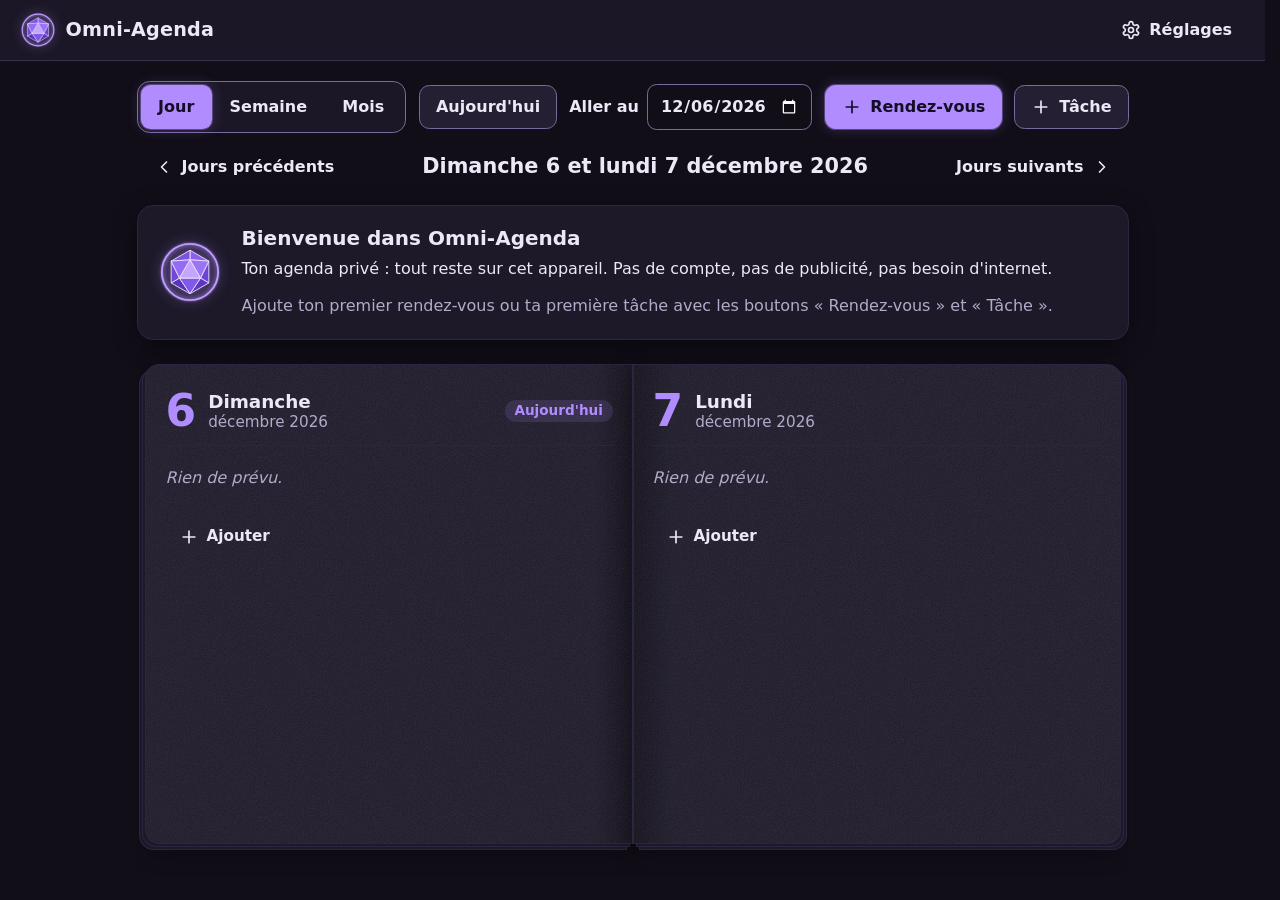
==== commit 21d56273: "Étape 6 : mot de passe facultatif et chiffrement - Réglages → « Mot de passe » : activer, changer, d" ====
--- a/index.html
+++ b/index.html
@@ -23,8 +23,10 @@
   <link rel="stylesheet" href="css/entries.css">
   <link rel="stylesheet" href="css/agenda.css">
   <link rel="stylesheet" href="css/paper.css">
-
-  <!-- Applique le thème mémorisé AVANT l'affichage (évite un flash de couleur). -->
+  <link rel="stylesheet" href="css/security.css">
+
+  <!-- Applique le thème mémorisé AVANT l'affichage (évite un flash de couleur)
+       et affiche tout de suite l'écran de verrouillage si un mot de passe est actif. -->
   <script src="js/boot.js"></script>
   <!-- Le programme principal de l'application. -->
   <script type="module" src="js/app.js"></script>
@@ -40,18 +42,35 @@
       <span class="brand-name">Omni-Agenda</span>
     </a>
     <nav class="header-actions" aria-label="Menu principal">
+      <!-- Visible seulement si un mot de passe est actif (js/ui/password-settings.js). -->
+      <button type="button" class="btn btn-ghost" id="bouton-verrouiller" aria-label="Verrouiller l'agenda" hidden>
+        <svg class="icon" viewBox="0 0 24 24" aria-hidden="true" focusable="false"><rect x="5" y="11" width="14" height="10" rx="2"/><path d="M8 11V7a4 4 0 0 1 8 0v4"/></svg>
+        <span class="header-label">Verrouiller</span>
+      </button>
       <a class="btn btn-ghost" href="#/reglages">
         <svg class="icon" viewBox="0 0 24 24" aria-hidden="true" focusable="false">
           <path d="M12.22 2h-.44a2 2 0 0 0-2 2v.18a2 2 0 0 1-1 1.73l-.43.25a2 2 0 0 1-2 0l-.15-.08a2 2 0 0 0-2.73.73l-.22.38a2 2 0 0 0 .73 2.73l.15.1a2 2 0 0 1 1 1.72v.51a2 2 0 0 1-1 1.74l-.15.09a2 2 0 0 0-.73 2.73l.22.38a2 2 0 0 0 2.73.73l.15-.08a2 2 0 0 1 2 0l.43.25a2 2 0 0 1 1 1.73V20a2 2 0 0 0 2 2h.44a2 2 0 0 0 2-2v-.18a2 2 0 0 1 1-1.73l.43-.25a2 2 0 0 1 2 0l.15.08a2 2 0 0 0 2.73-.73l.22-.39a2 2 0 0 0-.73-2.73l-.15-.08a2 2 0 0 1-1-1.74v-.5a2 2 0 0 1 1-1.74l.15-.09a2 2 0 0 0 .73-2.73l-.22-.38a2 2 0 0 0-2.73-.73l-.15.08a2 2 0 0 1-2 0l-.43-.25a2 2 0 0 1-1-1.73V4a2 2 0 0 0-2-2z"/>
           <circle cx="12" cy="12" r="3"/>
         </svg>
-        <span>Réglages</span>
+        <span class="header-label">Réglages</span>
       </a>
     </nav>
   </header>
 
   <!-- Bandeau d'information (caché tant qu'il n'y a rien à dire). -->
   <div id="bandeau" class="banner" role="status" hidden></div>
+
+  <!-- ============ Écran de verrouillage (si un mot de passe est actif) ============
+       Affiché seulement quand <html> porte l'attribut data-locked ; le formulaire
+       est construit par js/ui/lock-screen.js. -->
+  <section class="lock-screen" id="ecran-verrouillage" aria-labelledby="titre-verrouillage">
+    <div class="lock-card">
+      <img class="lock-logo" src="assets/icons/logo.svg" alt="" width="88" height="88">
+      <h1 id="titre-verrouillage">Omni-Agenda</h1>
+      <p>Ton agenda est protégé par un mot de passe.</p>
+      <div id="verrouillage-formulaire"></div>
+    </div>
+  </section>
 
   <main id="contenu" class="app-main" tabindex="-1">
 
@@ -141,6 +160,35 @@
         </fieldset>
       </div>
 
+      <!-- Export et import de l'agenda, gérés par js/ui/backup-settings.js. -->
+      <div class="card">
+        <h2>Sauvegarde</h2>
+        <p>Ton agenda est enregistré uniquement sur cet appareil. Exporte-le de temps en temps dans un fichier :
+          tu pourras le retrouver après un changement d'appareil, ou l'ouvrir sur un autre.</p>
+        <p class="muted small" id="derniere-sauvegarde"></p>
+        <div class="button-row">
+          <button type="button" class="btn btn-primary" id="bouton-exporter">
+            <svg class="icon" viewBox="0 0 24 24" aria-hidden="true" focusable="false"><path d="M12 4v11m-5-5 5 5 5-5M5 20h14"/></svg>
+            <span>Exporter mon agenda</span>
+          </button>
+          <button type="button" class="btn" id="bouton-importer">
+            <svg class="icon" viewBox="0 0 24 24" aria-hidden="true" focusable="false"><path d="M12 20V9m-5 5 5-5 5 5M5 4h14"/></svg>
+            <span>Importer un agenda</span>
+          </button>
+        </div>
+        <!-- Sélecteur de fichier, caché : il est ouvert par le bouton « Importer un agenda ». -->
+        <input type="file" id="fichier-a-importer" accept=".json,application/json" hidden>
+        <!-- Résultat de l'export ou de l'import, lu par les lecteurs d'écran. -->
+        <div id="message-sauvegarde" role="status" aria-live="polite"></div>
+      </div>
+
+      <!-- Mot de passe facultatif, géré par js/ui/password-settings.js. -->
+      <div class="card">
+        <h2 id="titre-mot-de-passe" tabindex="-1">Mot de passe</h2>
+        <div id="reglages-mot-de-passe"></div>
+        <div id="message-mot-de-passe" role="status" aria-live="polite"></div>
+      </div>
+
       <div class="card">
         <h2>Informations</h2>
         <a class="btn" href="#/a-propos">À propos d'Omni-Agenda</a>
--- a/css/components.css
+++ b/css/components.css
@@ -317,6 +317,25 @@
   border: 1px solid var(--color-border-strong);
   border-radius: 0.75rem;
   background: var(--color-surface-2);
+  /* Un long nom de fichier passe à la ligne au lieu de dépasser. */
+  overflow-wrap: anywhere;
+}
+
+/* Un message en plusieurs paragraphes. */
+.notice p {
+  margin: 0;
+}
+
+.notice p + p {
+  margin-top: 0.5rem;
+}
+
+/* ---------- Rangée de boutons (ex. : Exporter / Importer) ---------- */
+.button-row {
+  display: flex;
+  flex-wrap: wrap;
+  gap: 0.75rem;
+  margin-top: 0.75rem;
 }
 
 /* ---------- Écran d'accueil ---------- */
--- a/css/forms.css
+++ b/css/forms.css
@@ -84,6 +84,36 @@
 .panel-small .panel-footer {
   border-top: 0;
   padding-top: 0;
+}
+
+/* Texte d'une petite fenêtre de question (un ou plusieurs paragraphes). */
+.dialog-message p {
+  margin: 0 0 0.75rem;
+  overflow-wrap: anywhere;
+}
+
+/* Choix proposés dans une fenêtre (ex. : Fusionner / Remplacer) :
+   chaque choix est un grand bouton suivi de son explication. */
+.dialog-choices {
+  display: grid;
+  gap: 0.75rem;
+  margin-top: 1rem;
+}
+
+.dialog-choice {
+  display: flex;
+  flex-direction: column;
+  gap: 0.5rem;
+  padding: 0.75rem;
+  border: 1px solid var(--color-border);
+  border-radius: 0.8rem;
+  background: var(--color-surface-2);
+}
+
+.dialog-choice-desc {
+  margin: 0;
+  color: var(--color-text-muted);
+  font-size: 0.95rem;
 }
 
 /* Sur téléphone, la fenêtre d'une entrée occupe tout l'écran. */
--- a/css/security.css
+++ b/css/security.css
@@ -0,0 +1,162 @@
+/* =============================================================
+   security.css — Mot de passe et écran de verrouillage
+   -------------------------------------------------------------
+   Quand <html> porte l'attribut data-locked (posé par js/boot.js
+   puis par js/ui/lock-screen.js), seul l'écran de verrouillage
+   est visible : la barre du haut et l'agenda sont cachés.
+   ============================================================= */
+
+/* ---------- Écran de verrouillage ---------- */
+.lock-screen {
+  display: none;
+}
+
+html[data-locked] .lock-screen {
+  display: flex;
+  justify-content: center;
+  min-height: 100dvh;
+  padding: max(1.5rem, env(safe-area-inset-top)) max(1rem, env(safe-area-inset-right))
+    max(1.5rem, env(safe-area-inset-bottom)) max(1rem, env(safe-area-inset-left));
+}
+
+html[data-locked] .app-header,
+html[data-locked] .app-main,
+html[data-locked] .skip-link {
+  display: none;
+}
+
+.lock-card {
+  align-self: flex-start;
+  width: 100%;
+  max-width: 27rem;
+  margin-top: min(8vh, 4rem);
+  padding: 2rem 1.5rem;
+  border: 1px solid var(--color-paper-edge);
+  border-radius: 1rem;
+  background: var(--color-paper);
+  background-image: var(--paper-texture);
+  box-shadow: var(--shadow);
+  text-align: center;
+}
+
+.lock-logo {
+  width: 5.5rem;
+  height: 5.5rem;
+  margin: 0 auto 1rem;
+  filter: var(--logo-glow);
+}
+
+.lock-card h1 {
+  margin: 0 0 0.5rem;
+}
+
+.lock-form {
+  display: flex;
+  flex-direction: column;
+  gap: 0.75rem;
+  margin-top: 1.5rem;
+  text-align: left;
+}
+
+.lock-form .field {
+  margin: 0;
+}
+
+.lock-form .field-error:empty {
+  display: none;
+}
+
+.lock-form .btn-primary {
+  width: 100%;
+}
+
+/* « J'ai oublié mon mot de passe » : replié par défaut. */
+.lock-forgot {
+  margin-top: 1.5rem;
+  border-top: 1px solid var(--color-border);
+  text-align: left;
+}
+
+.lock-forgot summary {
+  display: flex;
+  align-items: center;
+  min-height: 44px;
+  margin-top: 0.5rem;
+  color: var(--color-text-muted);
+  font-weight: 600;
+  cursor: pointer;
+}
+
+.lock-forgot p {
+  margin: 0.5rem 0;
+}
+
+.lock-forgot .btn {
+  margin-top: 0.5rem;
+}
+
+/* ---------- Champ de mot de passe + bouton « Afficher » ---------- */
+.password-row {
+  display: flex;
+  gap: 0.5rem;
+}
+
+.password-row input {
+  flex: 1;
+  width: auto;
+  min-width: 0;
+  min-height: max(44px, 2.75rem);
+  padding: 0.55rem 0.75rem;
+  border: 1px solid var(--color-border-strong);
+  border-radius: 0.6rem;
+  background: var(--color-bg);
+  color: var(--color-text);
+  font: inherit;
+}
+
+/* Le bouton garde la même hauteur que le champ. */
+.password-toggle {
+  align-self: stretch;
+}
+
+/* Case « J'ai compris » : le texte peut passer sur plusieurs lignes. */
+.checkbox-row-wrap {
+  align-items: flex-start;
+  margin-top: 0.25rem;
+  font-weight: 400;
+}
+
+.checkbox-row-wrap input {
+  flex-shrink: 0;
+  margin-top: 0.6rem;
+}
+
+.checkbox-row-wrap span {
+  padding-block: 0.5rem;
+}
+
+/* ---------- Avertissement « Si tu perds ton mot de passe… » ---------- */
+.notice-warning {
+  border-left: 4px solid var(--color-danger);
+  font-weight: 600;
+}
+
+/* ---------- Bouton « Verrouiller » de la barre du haut ----------
+   Sur un écran étroit, quand ce bouton est présent, les boutons de la
+   barre n'affichent que leur icône (cadenas, roue dentée) : tout tient
+   sur une ligne. Leur nom reste lu par les lecteurs d'écran. */
+@media (max-width: 30rem) {
+  .header-actions:has(#bouton-verrouiller:not([hidden])) .btn {
+    width: max(44px, 2.75rem);
+    padding: 0;
+  }
+
+  .header-actions:has(#bouton-verrouiller:not([hidden])) .header-label {
+    position: absolute;
+    width: 1px;
+    height: 1px;
+    overflow: hidden;
+    clip: rect(0 0 0 0);
+    white-space: nowrap;
+  }
+}
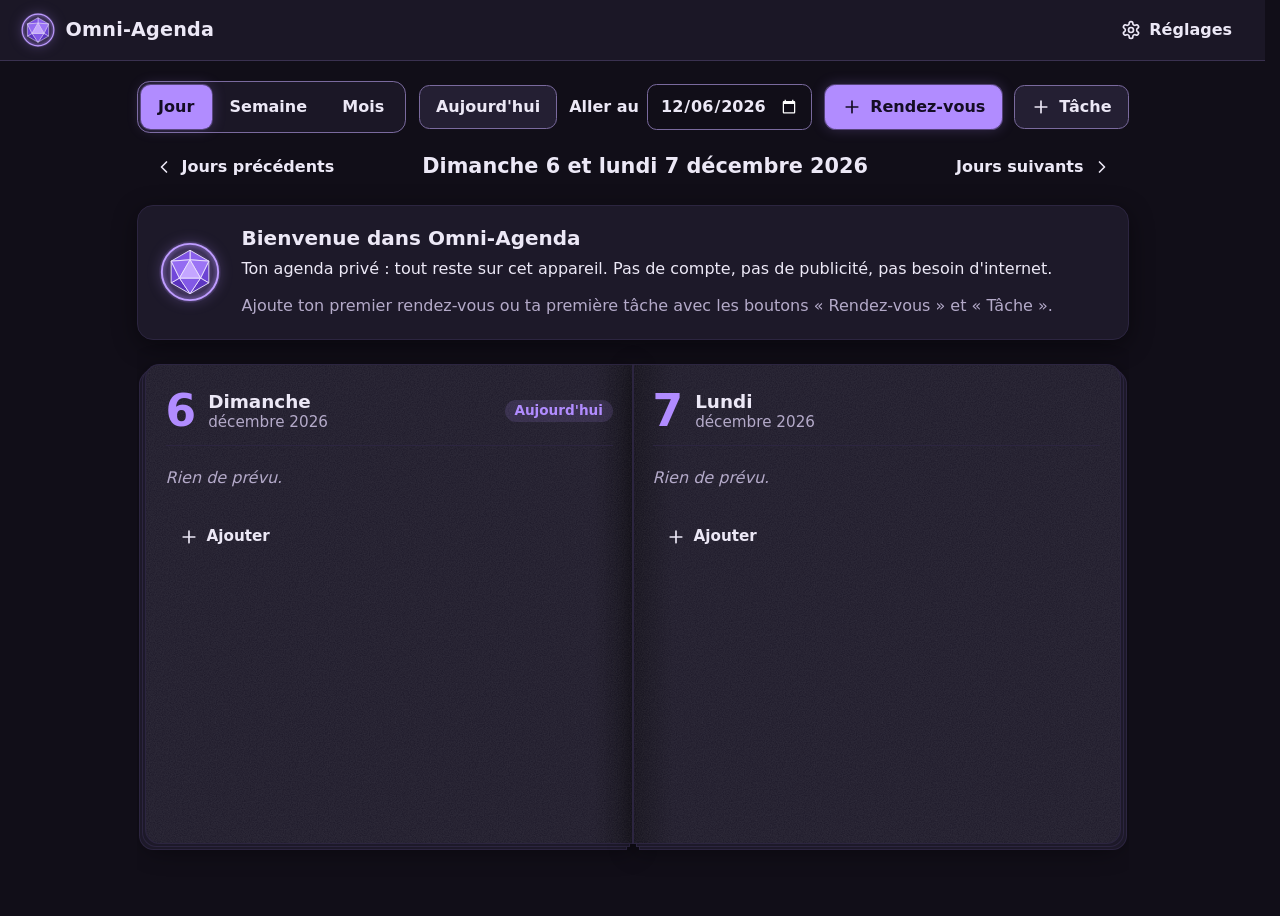
==== commit 37cc6898: "Étape 7 : hors ligne, installation, rappels et stockage protégé - Service worker (sw.js) : copie com" ====
--- a/index.html
+++ b/index.html
@@ -14,6 +14,10 @@
   <meta name="theme-color" content="#1b1726">
   <title>Omni-Agenda</title>
   <link rel="icon" href="assets/icons/logo.svg" type="image/svg+xml">
+  <!-- Fiche d'identité de l'application (nom, icônes) : permet de l'installer. -->
+  <link rel="manifest" href="manifest.webmanifest">
+  <link rel="apple-touch-icon" href="assets/icons/apple-touch-icon.png">
+  <meta name="apple-mobile-web-app-title" content="Omni-Agenda">
 
   <link rel="stylesheet" href="css/themes.css">
   <link rel="stylesheet" href="css/fonts.css">
@@ -160,6 +164,16 @@
         </fieldset>
       </div>
 
+      <!-- Rappels (notifications), gérés par js/ui/app-settings.js. -->
+      <div class="card">
+        <h2>Rappels</h2>
+        <p>Un rappel s'affiche sous forme de notification discrète, sans son, à l'heure choisie pour le rendez-vous.</p>
+        <p class="muted small">Il s'affiche si Omni-Agenda est ouverte, ou encore active en arrière-plan :
+          sans serveur, une application web ne peut pas se réveiller toute seule.</p>
+        <div id="reglages-rappels"></div>
+        <div id="message-rappels" role="status" aria-live="polite"></div>
+      </div>
+
       <!-- Export et import de l'agenda, gérés par js/ui/backup-settings.js. -->
       <div class="card">
         <h2>Sauvegarde</h2>
@@ -189,6 +203,13 @@
         <div id="message-mot-de-passe" role="status" aria-live="polite"></div>
       </div>
 
+      <!-- Installation, fonctionnement sans internet et stockage (js/ui/app-settings.js). -->
+      <div class="card">
+        <h2>Application</h2>
+        <div id="reglages-application"></div>
+        <div id="message-application" role="status" aria-live="polite"></div>
+      </div>
+
       <div class="card">
         <h2>Informations</h2>
         <a class="btn" href="#/a-propos">À propos d'Omni-Agenda</a>
--- a/css/components.css
+++ b/css/components.css
@@ -338,6 +338,40 @@
   margin-top: 0.75rem;
 }
 
+/* ---------- Sous-parties d'une carte (ex. : « Installation », « Stockage ») ---------- */
+.card h3 {
+  margin: 1.5rem 0 0.5rem;
+  font-size: 1.05rem;
+}
+
+.card h3:first-child {
+  margin-top: 0.25rem;
+}
+
+/* Ligne d'état avec une coche : « ✓ Les rappels sont autorisés. » */
+.status-line {
+  margin: 0.5rem 0;
+}
+
+.status-ok {
+  color: var(--color-accent);
+  font-weight: 700;
+}
+
+.install-steps {
+  margin: 0.5rem 0;
+  padding-left: 1.25rem;
+}
+
+.install-steps li + li {
+  margin-top: 0.4rem;
+}
+
+/* Bouton dans le bandeau (« Recharger maintenant »). */
+.banner .btn {
+  margin: 0.25rem 0 0.25rem 0.5rem;
+}
+
 /* ---------- Écran d'accueil ---------- */
 .welcome {
   max-width: 36rem;
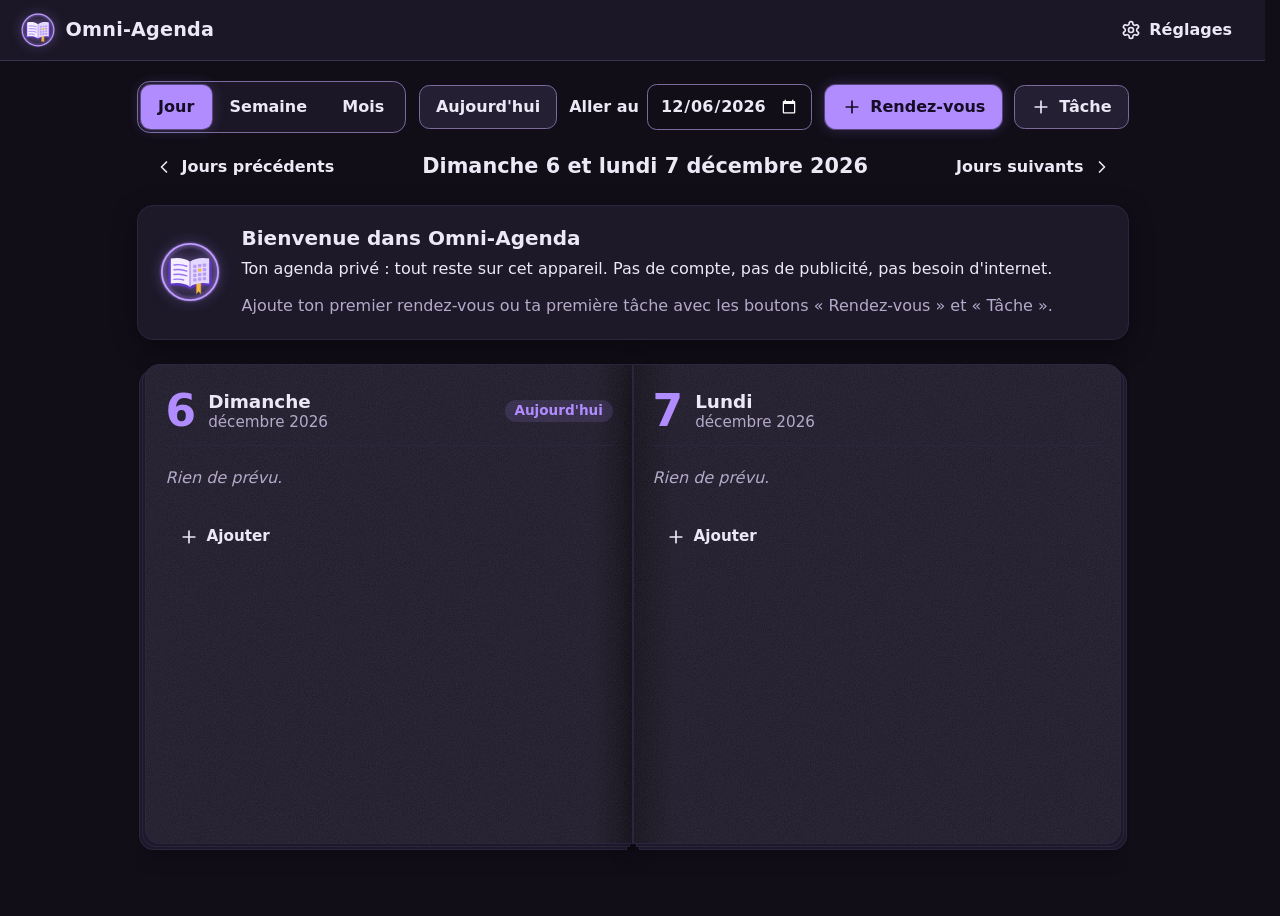
==== commit 226a8066: "Ajoute l'adresse pour les retours dans « À propos » Co-Authored-By: Claude Opus 5.5 <noreply@anthrop" ====
--- a/index.html
+++ b/index.html
@@ -243,6 +243,11 @@
         <a id="lien-portfolio" class="btn btn-primary" target="_blank" rel="noopener noreferrer">Découvrir mon portfolio</a>
         <p id="message-portfolio" class="notice" role="status" hidden>Connecte-toi à internet pour ouvrir le portfolio.</p>
         <p class="muted small">Ce bouton est le seul lien de l'application vers internet. Il s'ouvre uniquement si tu le touches.</p>
+
+        <!-- Retours : une adresse-alias (Proton) créée pour ça. Le lien ouvre seulement
+             l'application de messagerie, adresse et sujet déjà remplis : rien ne part tout seul. -->
+        <p>Une idée, une remarque, un souci ? Tes retours sont les bienvenus :
+          <a class="adresse-mail" href="mailto:omni-systeme.choking513@passmail.net?subject=Retour%20sur%20Omni-Agenda">omni-systeme.choking513@passmail.net</a></p>
       </div>
     </section>
   </main>
--- a/css/themes.css
+++ b/css/themes.css
@@ -10,7 +10,7 @@
    ============================================================= */
 
 /* ---------- Thème « Omni-système » (thème par défaut) ----------
-   Fond sombre, accents violets lumineux, comme l'icône du dé. */
+   Fond sombre, accents violets lumineux, comme l'anneau du logo. */
 :root,
 [data-theme="omni"] {
   color-scheme: dark;
--- a/css/components.css
+++ b/css/components.css
@@ -446,3 +446,7 @@
 .about .btn-primary {
   margin-bottom: 0.5rem;
 }
+
+/* Adresse e-mail de la section « À propos » : un long mot sans espace,
+   qu'on autorise à passer à la ligne pour ne pas déborder sur un petit écran. */
+.adresse-mail { overflow-wrap: anywhere; }
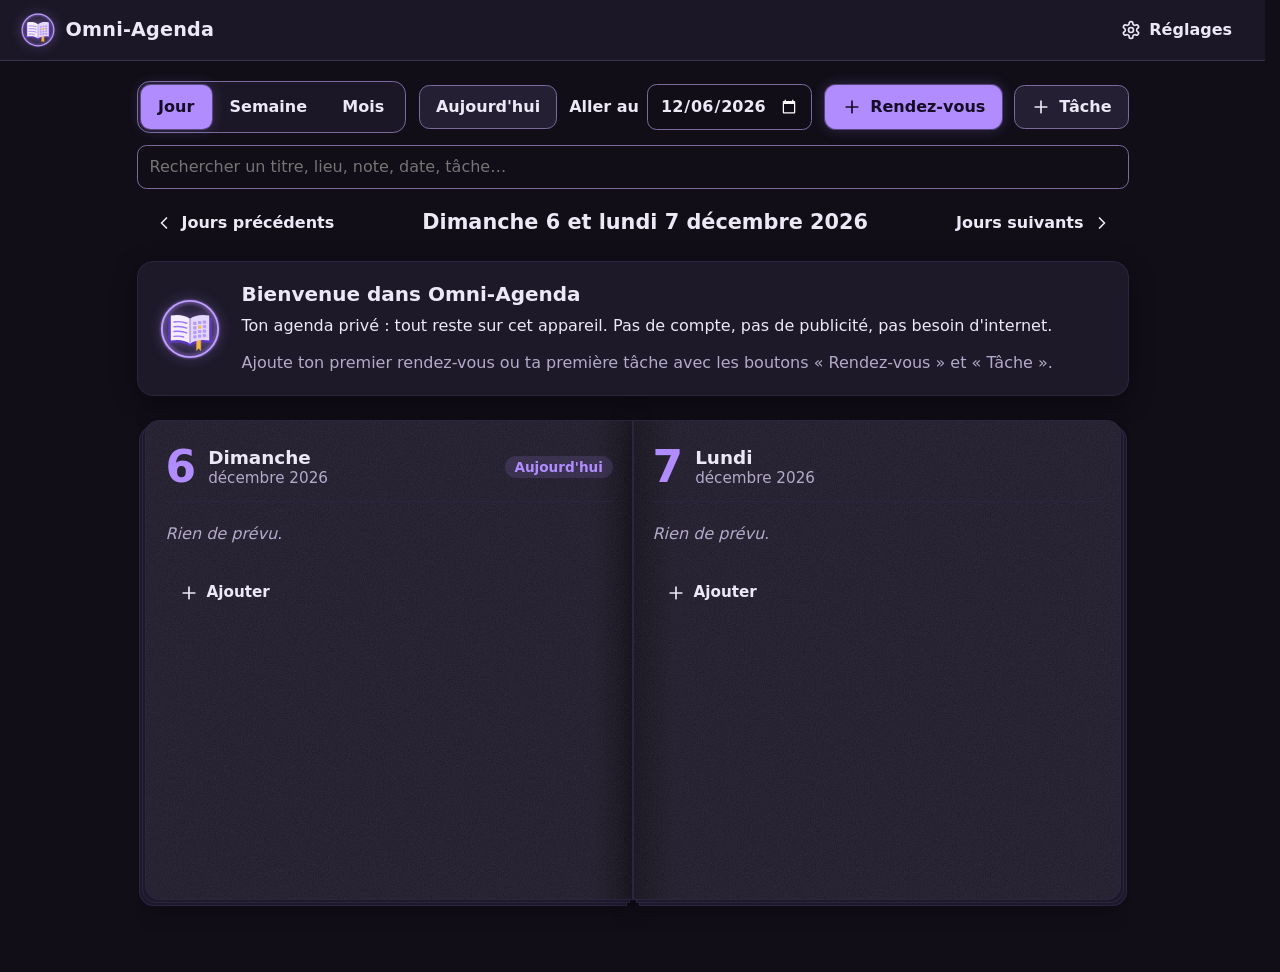
==== commit deb193f0: "fix: correctifs vagues 1 à 3 (SW, sécurité/verrouillage, bugs, perf/a11y, recherche, récurrences, .i" ====
--- a/index.html
+++ b/index.html
@@ -108,6 +108,18 @@
         </div>
       </div>
 
+      <!-- Recherche locale (affichée après déverrouillage) -->
+      <div class="agenda-search" role="search" aria-label="Rechercher dans l'agenda">
+        <label for="champ-recherche" class="visually-hidden">Rechercher dans l'agenda</label>
+        <input type="search" id="champ-recherche" placeholder="Rechercher un titre, lieu, note, date, tâche…" autocomplete="off" spellcheck="false">
+        <button type="button" class="btn btn-ghost btn-small" id="bouton-effacer-recherche" hidden>Effacer</button>
+      </div>
+      <section id="recherche-resultats" class="search-results page" aria-labelledby="titre-recherche" hidden>
+        <h2 id="titre-recherche" class="page-week-title">Résultats de recherche</h2>
+        <p id="recherche-statut" class="search-status muted" role="status" aria-live="polite"></p>
+        <ul id="recherche-liste" class="entry-list"></ul>
+      </section>
+
       <!-- Navigation : précédent, période affichée, suivant -->
       <div class="agenda-nav">
         <button type="button" class="btn btn-ghost nav-button" id="bouton-precedent">
@@ -185,11 +197,13 @@
             <svg class="icon" viewBox="0 0 24 24" aria-hidden="true" focusable="false"><path d="M12 4v11m-5-5 5 5 5-5M5 20h14"/></svg>
             <span>Exporter mon agenda</span>
           </button>
+          <button type="button" class="btn" id="bouton-exporter-ics">Exporter au format .ics</button>
           <button type="button" class="btn" id="bouton-importer">
             <svg class="icon" viewBox="0 0 24 24" aria-hidden="true" focusable="false"><path d="M12 20V9m-5 5 5-5 5 5M5 4h14"/></svg>
             <span>Importer un agenda</span>
           </button>
         </div>
+        <p class="muted small">L'export « .ics » sert à transférer tes rendez-vous et tâches vers un autre agenda (fichier non chiffré).</p>
         <!-- Sélecteur de fichier, caché : il est ouvert par le bouton « Importer un agenda ». -->
         <input type="file" id="fichier-a-importer" accept=".json,application/json" hidden>
         <!-- Résultat de l'export ou de l'import, lu par les lecteurs d'écran. -->
@@ -230,7 +244,9 @@
         <h1 id="titre-a-propos">À propos d'Omni-Agenda</h1>
         <p class="muted">Version <span data-app-version></span></p>
 
-        <p>Application réalisée par Ferrus Dantioch, avec la collaboration de Claude (IA développée par Anthropic).</p>
+        <p>Application réalisée par Ferrus Dantioch, avec l'aide de l'intelligence artificielle.</p>
+        <!-- Licence du code : texte complet dans le fichier LICENSE du dépôt. -->
+        <p>© 2026 Ferrus Dantioch — <a href="https://creativecommons.org/licenses/by-nc-nd/4.0/deed.fr" target="_blank" rel="noopener noreferrer">Creative Commons BY-NC-ND 4.0</a> : partage autorisé en citant l'auteur, sans usage commercial ni modification.</p>
 
         <ul class="about-facts">
           <li>Application gratuite</li>
@@ -239,10 +255,10 @@
           <li>Fonctionne sans internet</li>
         </ul>
 
-        <!-- Le seul lien vers internet. L'adresse vient de js/config.js. -->
+        <!-- Avec le lien de la licence, le seul lien vers internet. L'adresse vient de js/config.js. -->
         <a id="lien-portfolio" class="btn btn-primary" target="_blank" rel="noopener noreferrer">Découvrir mon portfolio</a>
         <p id="message-portfolio" class="notice" role="status" hidden>Connecte-toi à internet pour ouvrir le portfolio.</p>
-        <p class="muted small">Ce bouton est le seul lien de l'application vers internet. Il s'ouvre uniquement si tu le touches.</p>
+        <p class="muted small">Ce bouton et le lien de la licence sont les seuls liens de l'application vers internet. Ils s'ouvrent uniquement si tu les touches.</p>
 
         <!-- Retours : une adresse-alias (Proton) créée pour ça. Le lien ouvre seulement
              l'application de messagerie, adresse et sujet déjà remplis : rien ne part tout seul. -->
--- a/css/fonts.css
+++ b/css/fonts.css
@@ -48,6 +48,7 @@
   font-weight: 400;
   font-style: normal;
   font-display: swap;
+  unicode-range: U+0000-00FF, U+0100-024F, U+2000-206F, U+20AC, U+2122, U+2191, U+2193, U+2212, U+FEFF, U+FFFD;
 }
 
 @font-face {
@@ -56,6 +57,7 @@
   font-weight: 700;
   font-style: normal;
   font-display: swap;
+  unicode-range: U+0000-00FF, U+0100-024F, U+2000-206F, U+20AC, U+2122, U+2191, U+2193, U+2212, U+FEFF, U+FFFD;
 }
 
 @font-face {
--- a/css/components.css
+++ b/css/components.css
@@ -305,10 +305,14 @@
 /* ---------- Bandeau et messages ---------- */
 .banner {
   margin: 0;
-  padding: 0.75rem max(1rem, env(safe-area-inset-left));
+  padding: 0.75rem max(1rem, env(safe-area-inset-right)) 0.75rem max(1rem, env(safe-area-inset-left));
   border-bottom: 1px solid var(--color-border-strong);
   background: var(--color-surface-2);
   text-align: center;
+}
+
+html[data-locked] .banner {
+  padding-top: max(0.75rem, env(safe-area-inset-top));
 }
 
 .notice {
@@ -367,7 +371,7 @@
   margin-top: 0.4rem;
 }
 
-/* Bouton dans le bandeau (« Recharger maintenant »). */
+/* Bouton dans le bandeau (« Mettre à jour »). */
 .banner .btn {
   margin: 0.25rem 0 0.25rem 0.5rem;
 }
@@ -395,9 +399,9 @@
 .toast {
   position: fixed;
   left: 50%;
-  bottom: max(1.25rem, env(safe-area-inset-bottom));
+  bottom: calc(1.25rem + env(safe-area-inset-bottom));
   z-index: 50;
-  max-width: calc(100% - 2rem);
+  max-width: calc(100% - 1rem - max(0.5rem, env(safe-area-inset-left)) - max(0.5rem, env(safe-area-inset-right)));
   padding: 0.75rem 1.25rem;
   border: 1px solid var(--color-accent);
   border-radius: 0.75rem;
--- a/css/forms.css
+++ b/css/forms.css
@@ -173,6 +173,8 @@
 input[type="text"],
 input[type="date"],
 input[type="time"],
+input[type="number"],
+input[type="search"],
 select,
 textarea {
   width: 100%;
--- a/css/entries.css
+++ b/css/entries.css
@@ -35,6 +35,14 @@
 
 .entry-task {
   border-left-color: var(--color-border-strong);
+}
+
+.entry-all-day {
+  background: var(--color-surface-2);
+}
+
+.entry-recurrence {
+  font-style: italic;
 }
 
 .entry-main {
--- a/css/agenda.css
+++ b/css/agenda.css
@@ -64,6 +64,14 @@
   text-align: center;
 }
 
+.nav-button:disabled,
+.month-day:disabled,
+.week-day-link:disabled,
+.week-day-add:disabled {
+  cursor: default;
+  opacity: 0.4;
+}
+
 /* ---------- Aujourd'hui / aller à une date ---------- */
 .agenda-jump {
   display: flex;
@@ -82,6 +90,33 @@
 
 .jump-date input {
   width: auto;
+}
+
+/* ---------- Recherche dans l'agenda ---------- */
+.agenda-search {
+  display: flex;
+  align-items: center;
+  gap: 0.5rem;
+  margin-bottom: 0.75rem;
+}
+
+.agenda-search input[type="search"] {
+  flex: 1;
+  min-width: 0;
+}
+
+.search-results {
+  margin-bottom: 1.25rem;
+}
+
+.search-status {
+  margin: 0 0 0.75rem;
+}
+
+.search-jump-day {
+  align-self: center;
+  flex-shrink: 0;
+  margin-inline: 0.4rem;
 }
 
 /* ---------- Accueil compact (agenda vide) ---------- */
@@ -340,7 +375,7 @@
   }
 
   .toast {
-    bottom: 5.5rem;
+    bottom: calc(5.5rem + env(safe-area-inset-bottom));
   }
 
   .agenda-title {
